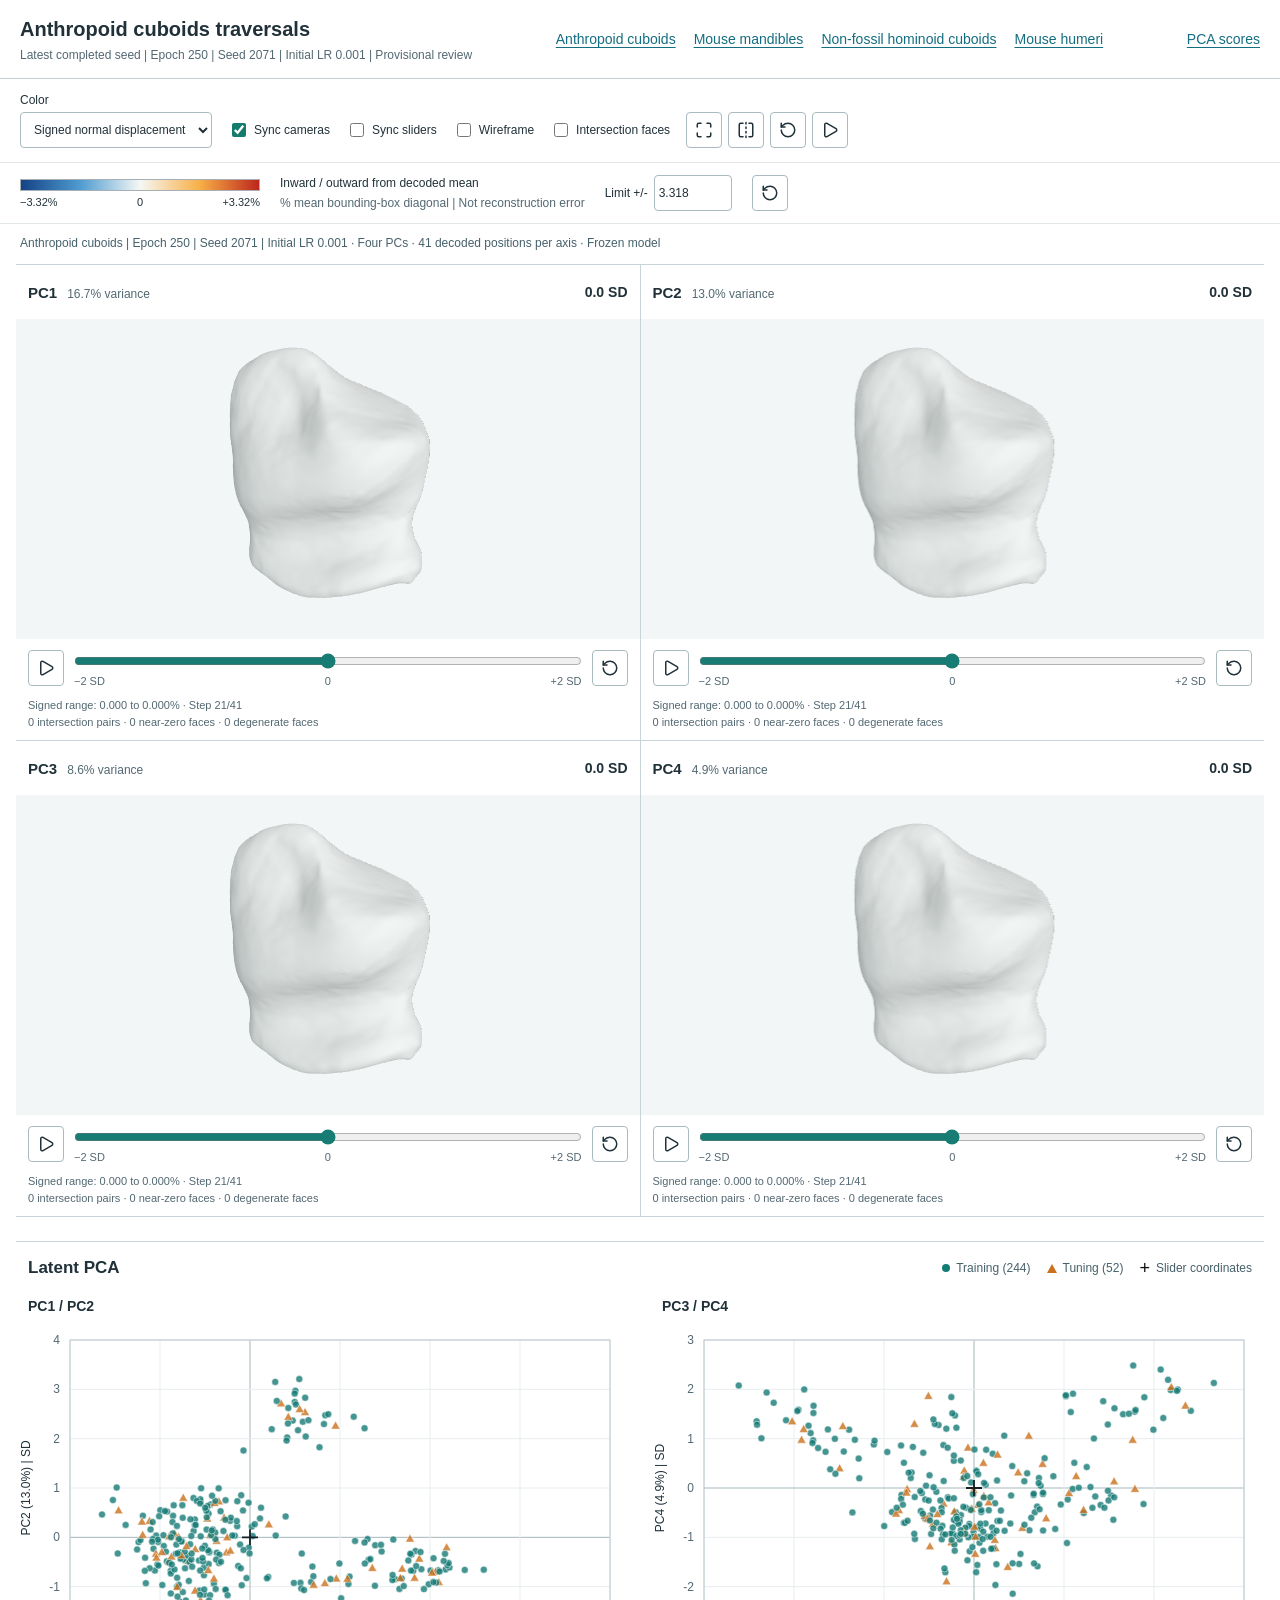
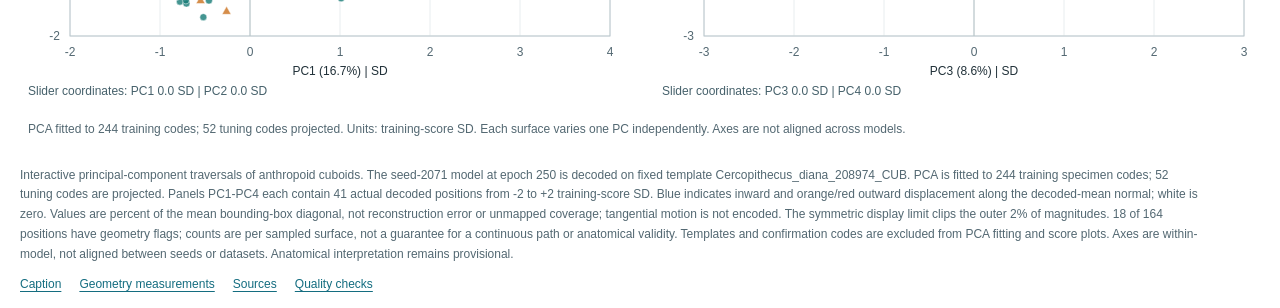
==== site/cuboid/viewer/index.html @ 2d82a7a1 "Publish current four-dataset traversal viewers without score downloads" ====
<!doctype html>
<html lang="en">
<head>
  <meta charset="utf-8">
  <meta name="viewport" content="width=device-width,initial-scale=1">
  <title>Anthropoid cuboids | Current model traversals</title>
  <link rel="stylesheet" href="traversals.css">
  <script type="importmap">{"imports":{"three":"./vendor/three.module.min.js"}}</script>
</head>
<body>
  <header>
    <div><h1>Anthropoid cuboids traversals</h1><p>Latest completed seed | Epoch 250 | Seed 2071 | Initial LR 0.001 | Provisional review</p></div>
    <nav aria-label="Datasets"><a href="../../cuboid/viewer/" aria-current="page">Anthropoid cuboids</a><a href="../../mandible/viewer/">Mouse mandibles</a><a href="../../hominoids/viewer/">Non-fossil hominoid cuboids</a><a href="../../humeri/viewer/">Mouse humeri</a></nav><nav aria-label="Review sections"><a href="#scores">PCA scores</a></nav>
  </header>
  <section class="toolbar" aria-label="Traversal controls">
    <label>Color<select id="color"><option value="signed">Signed normal displacement</option><option value="neutral">Neutral surface</option></select></label>
    <label class="check"><input type="checkbox" id="sync-cameras" checked>Sync cameras</label>
    <label class="check"><input type="checkbox" id="sync-sliders">Sync sliders</label>
    <label class="check"><input type="checkbox" id="wire">Wireframe</label>
    <label class="check"><input type="checkbox" id="defects">Intersection faces</label>
    <div class="tools">
      <button id="fit" title="Fit all surfaces" aria-label="Fit all surfaces"><i data-lucide="maximize"></i></button>
      <button id="flip" title="Opposite side" aria-label="Opposite side"><i data-lucide="flip-horizontal"></i></button>
      <button id="zero-all" title="Reset all axes to the decoded mean" aria-label="Reset all axes to the decoded mean"><i data-lucide="rotate-ccw"></i></button>
      <button id="play-all" title="Play all traversals" aria-label="Play all traversals"><i data-lucide="play"></i></button>
    </div>
  </section>
  <section id="scale-bar" class="scale-bar" aria-label="Signed displacement scale">
    <div class="color-scale"><div class="ramp"></div><div class="ticks"><span id="negative-label"></span><span>0</span><span id="positive-label"></span></div></div>
    <div class="scale-copy"><strong>Inward / outward from decoded mean</strong><span>% mean bounding-box diagonal | Not reconstruction error</span></div>
    <label class="scale-input">Limit +/-<input id="limit" type="number" step="0.1" min="0.01" max="20" aria-label="Shared signed displacement limit"></label>
    <button id="scale-reset" title="Restore the shared 98th-percentile scale" aria-label="Restore default color scale"><i data-lucide="rotate-ccw"></i></button>
  </section>
  <p id="status" role="status">Loading verified traversal data...</p>
  <main id="grid" aria-label="Four decoded principal components"></main>
  <section id="scores" class="scores" aria-labelledby="scores-title">
    <div class="scores-heading"><h2 id="scores-title">Latent PCA</h2><div class="score-legend"><span><b class="training-symbol"></b>Training (244)</span><span><b class="tuning-symbol"></b>Tuning (52)</span><span><b class="guide-symbol">+</b>Slider coordinates</span></div></div>
    <div class="plots"><section class="plot-panel"><h3>PC1 / PC2</h3><svg id="scores12" class="score-plot" role="img" aria-label="Training and tuning specimen scores on PC1 and PC2"></svg><output id="score-guide12" class="score-position"></output></section><section class="plot-panel"><h3>PC3 / PC4</h3><svg id="scores34" class="score-plot" role="img" aria-label="Training and tuning specimen scores on PC3 and PC4"></svg><output id="score-guide34" class="score-position"></output></section></div>
    <p class="score-note">PCA fitted to 244 training codes; 52 tuning codes projected. Units: training-score SD. Each surface varies one PC independently. Axes are not aligned across models.</p>
  </section>
  <div id="score-tooltip" class="score-tooltip" role="status" hidden></div>
  <footer>
    <p>Interactive principal-component traversals of anthropoid cuboids. The seed-2071 model at epoch 250 is decoded on fixed template Cercopithecus_diana_208974_CUB. PCA is fitted to 244 training specimen codes; 52 tuning codes are projected. Panels PC1-PC4 each contain 41 actual decoded positions from -2 to +2 training-score SD. Blue indicates inward and orange/red outward displacement along the decoded-mean normal; white is zero. Values are percent of the mean bounding-box diagonal, not reconstruction error or unmapped coverage; tangential motion is not encoded. The symmetric display limit clips the outer 2% of magnitudes. 18 of 164 positions have geometry flags; counts are per sampled surface, not a guarantee for a continuous path or anatomical validity. Templates and confirmation codes are excluded from PCA fitting and score plots. Axes are within-model, not aligned between seeds or datasets. Anatomical interpretation remains provisional.
</p>
    <nav aria-label="Evidence"><a href="../traversals/caption.txt">Caption</a><a href="../traversals/geometry.csv">Geometry measurements</a><a href="../traversals/provenance.json">Sources</a><a href="../traversals/QA.txt">Quality checks</a></nav>
  </footer>
  <script src="vendor/lucide.min.js"></script>
  <script type="module" src="traversals.js"></script>
</body>
</html>
---- site/cuboid/viewer/traversals.css ----
*{box-sizing:border-box}body{margin:0;color:#213139;background:#fff;font:14px Arial,system-ui,sans-serif;letter-spacing:0}header{padding:16px 20px;border-bottom:1px solid #c2cdd0;display:flex;flex-wrap:wrap;gap:12px 24px;align-items:center;justify-content:space-between}h1{font-size:20px;line-height:1.35;margin:0}header p{margin:5px 0 0;color:#536872;font-size:12px}a{color:#146d80;text-underline-offset:3px}nav{display:flex;gap:18px;flex-wrap:wrap}label{display:flex;flex-direction:column;gap:5px;font-size:12px;min-width:0}.toolbar{display:flex;flex-wrap:wrap;align-items:end;gap:10px 16px;padding:14px 20px}button,select,input[type=number]{height:36px;border:1px solid #a9bac1;background:#fff;border-radius:4px;color:inherit;font:inherit}select{padding:0 9px;max-width:100%}button{width:36px;flex:0 0 36px;display:grid;place-items:center;cursor:pointer}button:hover{background:#e8eff0}button[aria-pressed=true]{background:#d6eee8;border-color:#287a65}button:disabled{opacity:.4;cursor:wait}button svg{width:18px;height:18px;pointer-events:none}button:focus-visible,input:focus-visible,select:focus-visible,a:focus-visible{outline:2px solid #147286;outline-offset:3px}.tools{display:flex;gap:6px}.check{flex-direction:row;align-items:center;height:36px;white-space:nowrap}input[type=checkbox]{accent-color:#147b6d;width:14px;height:14px}.scale-bar{display:flex;align-items:center;flex-wrap:wrap;gap:12px 20px;border-top:1px solid #e1e6e8;border-bottom:1px solid #e1e6e8;padding:12px 20px}.color-scale{width:240px;max-width:100%;flex:0 1 240px}.ramp{height:12px;border:1px solid #a8b0b5;background:linear-gradient(to right,rgb(20,66,133),rgb(79,156,209),rgb(245,247,245),rgb(247,176,71),rgb(189,38,28))}.ticks{display:flex;justify-content:space-between;font-size:11px;margin-top:5px;font-variant-numeric:tabular-nums}.scale-copy{display:flex;flex-direction:column;gap:4px;font-size:12px;line-height:1.35}.scale-copy strong{font-weight:500}.scale-copy span{color:#536872}.scale-input{flex-direction:row;align-items:center;gap:6px}input[type=number]{width:78px;padding:4px;font-variant-numeric:tabular-nums}#status{padding:0 20px;margin:10px 0;min-height:20px;color:#46616b;font-size:12px;line-height:1.5}main{display:grid;grid-template-columns:repeat(2,minmax(0,1fr));gap:1px;background:#c7d4d8;margin:0 16px;border-top:1px solid #c7d4d8;border-bottom:1px solid #c7d4d8}.panel{min-width:0;background:#fff}.heading{min-height:54px;padding:10px 12px;display:flex;align-items:center;justify-content:space-between;gap:12px}.heading h2{font-size:15px;margin:0;line-height:1.4}.variance{font-size:12px;font-weight:normal;color:#536872;margin-left:10px}.position{font:600 14px Arial,sans-serif;min-width:62px;text-align:right;font-variant-numeric:tabular-nums}.surface{display:block;width:100%;height:320px;touch-action:none;background:#f2f6f7}.slider-row{padding:10px 12px;display:flex;gap:10px;align-items:center}.slider-wrap{flex:1;min-width:0}.slider-wrap input{display:block;width:100%;height:24px;margin:0;accent-color:#167c74;cursor:pointer}.slider-labels{display:flex;justify-content:space-between;font-size:11px;color:#536872;margin-top:2px}.quality{min-height:42px;padding:0 12px 10px;font-size:11px;line-height:1.5;color:#536872;font-variant-numeric:tabular-nums}.quality strong{color:#ae3546;font-weight:600}footer{font-size:12px;padding:14px 20px;line-height:1.65;color:#536872}footer p{max-width:1180px;margin:0 0 8px}footer nav{margin-top:10px}body[data-loaded=loading] main{opacity:.38;pointer-events:none}body[data-loaded=error] #status{color:#ad243b}[hidden]{display:none!important}@media(min-width:1600px){.surface{height:380px}}@media(max-width:650px){header,.toolbar,.scale-bar{padding:12px}.toolbar{gap:10px 12px}.toolbar>label:first-child{width:100%}.toolbar>label:first-child select{width:100%}main{grid-template-columns:minmax(0,1fr);margin:0 8px}.surface{height:280px}.scale-copy{flex-basis:100%;order:3}.color-scale{flex-basis:200px}.scale-bar{gap:10px}#status{padding:0 12px}h1{font-size:18px}footer{padding:14px 12px}.heading{min-height:52px}.variance{margin-left:6px}.quality{min-height:46px}}
.scores{margin:24px 16px 0;border-top:1px solid #c7d4d8;padding-top:16px;scroll-margin-top:12px}.scores-heading{display:flex;align-items:center;justify-content:space-between;gap:12px;flex-wrap:wrap;margin:0 12px 12px}.scores h2{font-size:17px;margin:0}.score-legend{display:flex;gap:16px;flex-wrap:wrap;font-size:12px;color:#46616b}.score-legend span{display:flex;align-items:center;gap:6px}.training-symbol{width:8px;height:8px;border-radius:50%;background:#157b75}.tuning-symbol{width:0;height:0;border-left:5px solid transparent;border-right:5px solid transparent;border-bottom:9px solid #cb711d}.guide-symbol{font-size:18px;color:#111;font-weight:400;line-height:10px}.plots{display:grid;grid-template-columns:repeat(2,minmax(0,1fr));gap:20px}.plot-panel{min-width:0}.plot-panel h3{font-size:14px;margin:8px 12px}.score-plot{width:100%;height:360px;display:block;overflow:visible}.score-plot text{font:12px Arial,sans-serif;fill:#536872}.score-plot .axis-label{fill:#213139}.score-point{stroke:#fff;stroke-width:.5;fill-opacity:.8;cursor:crosshair}.score-point.train{fill:#157b75}.score-point.tune{fill:#cb711d}.score-point:hover{stroke:#111;stroke-width:1.4;fill-opacity:1}.score-guide{fill:none;stroke:#172025;stroke-width:1.8;pointer-events:none}.score-position{display:block;margin:0 12px 8px;font-size:12px;color:#46616b;min-height:18px;line-height:1.5;font-variant-numeric:tabular-nums}.score-note{font-size:12px;color:#536872;line-height:1.6;margin:12px}.score-tooltip{position:fixed;z-index:10;padding:8px 10px;background:#fff;border:1px solid #a9bac1;border-radius:4px;max-width:min(350px,calc(100vw - 16px));font:12px/1.5 Arial,sans-serif;box-shadow:0 2px 8px #0002;overflow-wrap:anywhere;pointer-events:none}a,footer p{overflow-wrap:anywhere}
@media(max-width:650px){.color-scale{flex-basis:150px}.toolbar>label.check{width:auto}.scores{margin:20px 8px 0}.plots{grid-template-columns:minmax(0,1fr);gap:16px}.score-legend{gap:10px}.scores-heading{margin:0 8px 12px}.score-position{font-size:11px}.heading h2{display:flex;flex-wrap:wrap;gap:2px 6px}.variance{margin:0}}
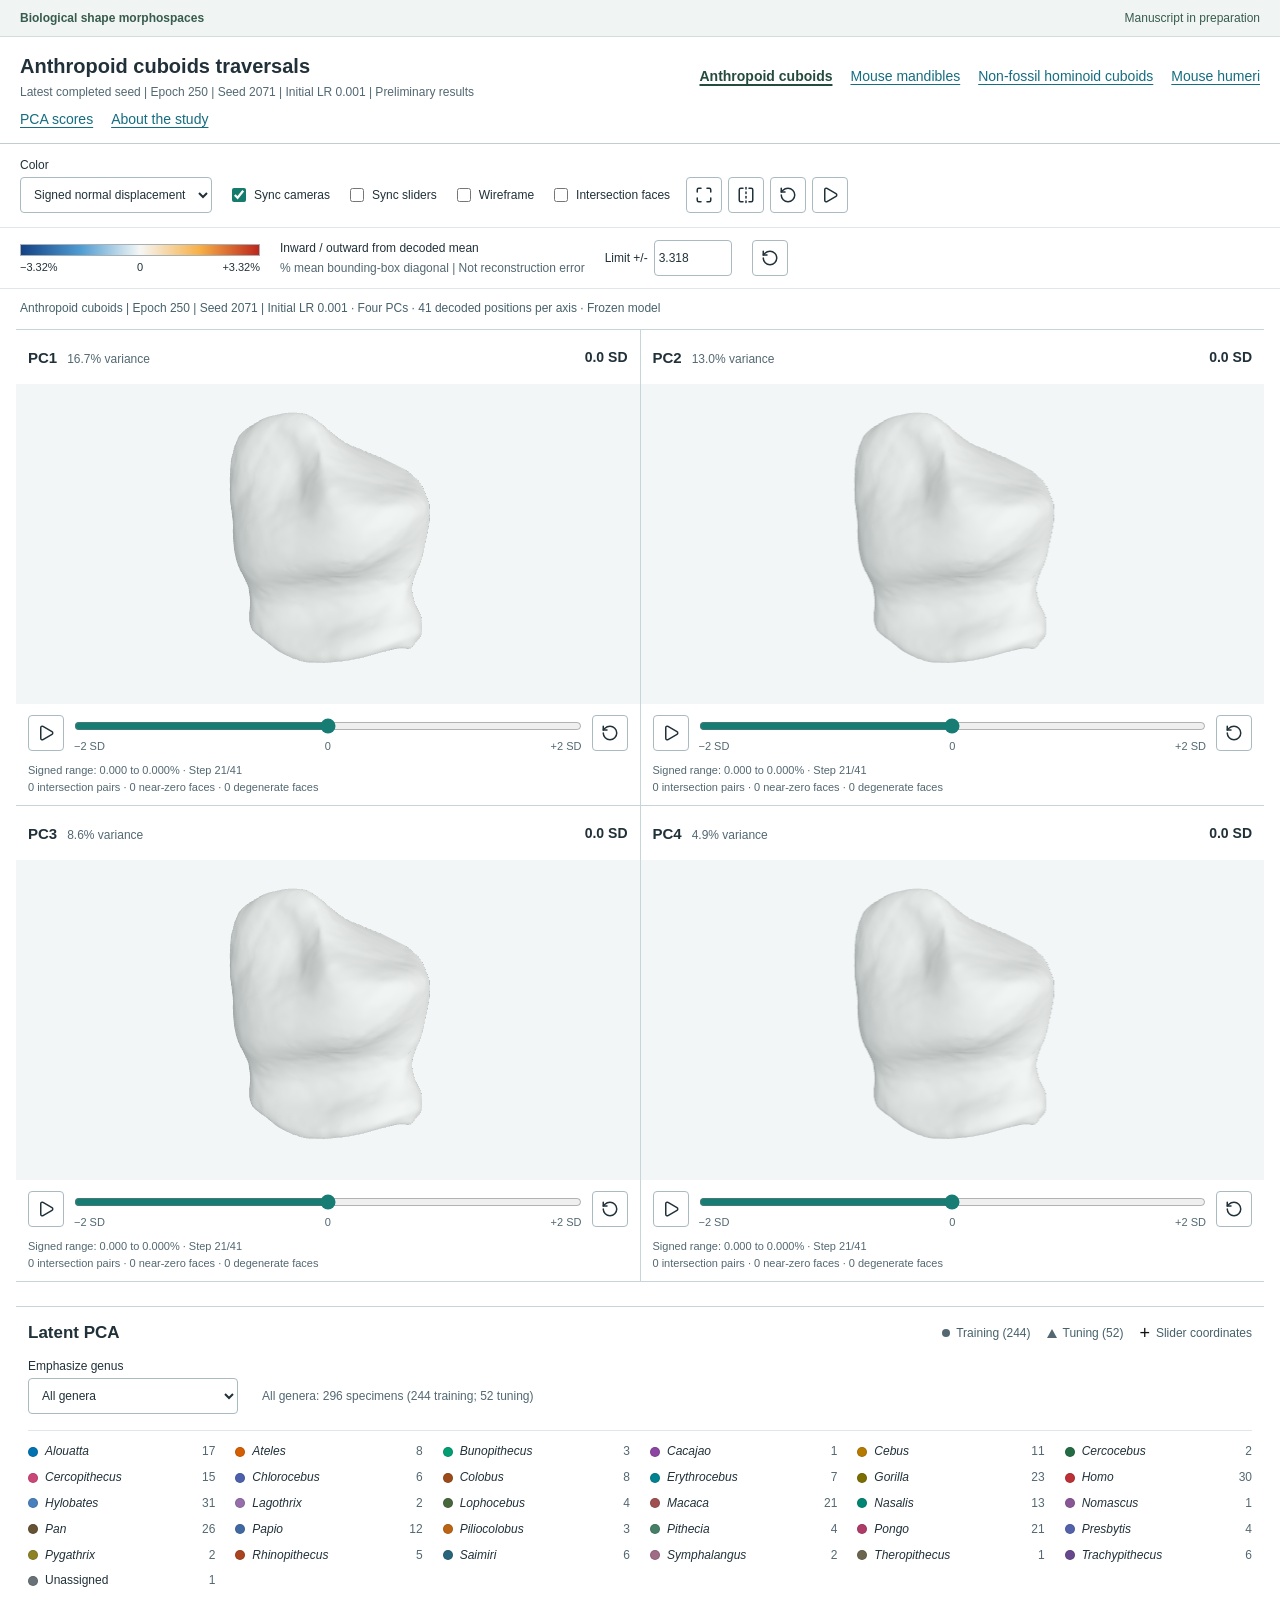
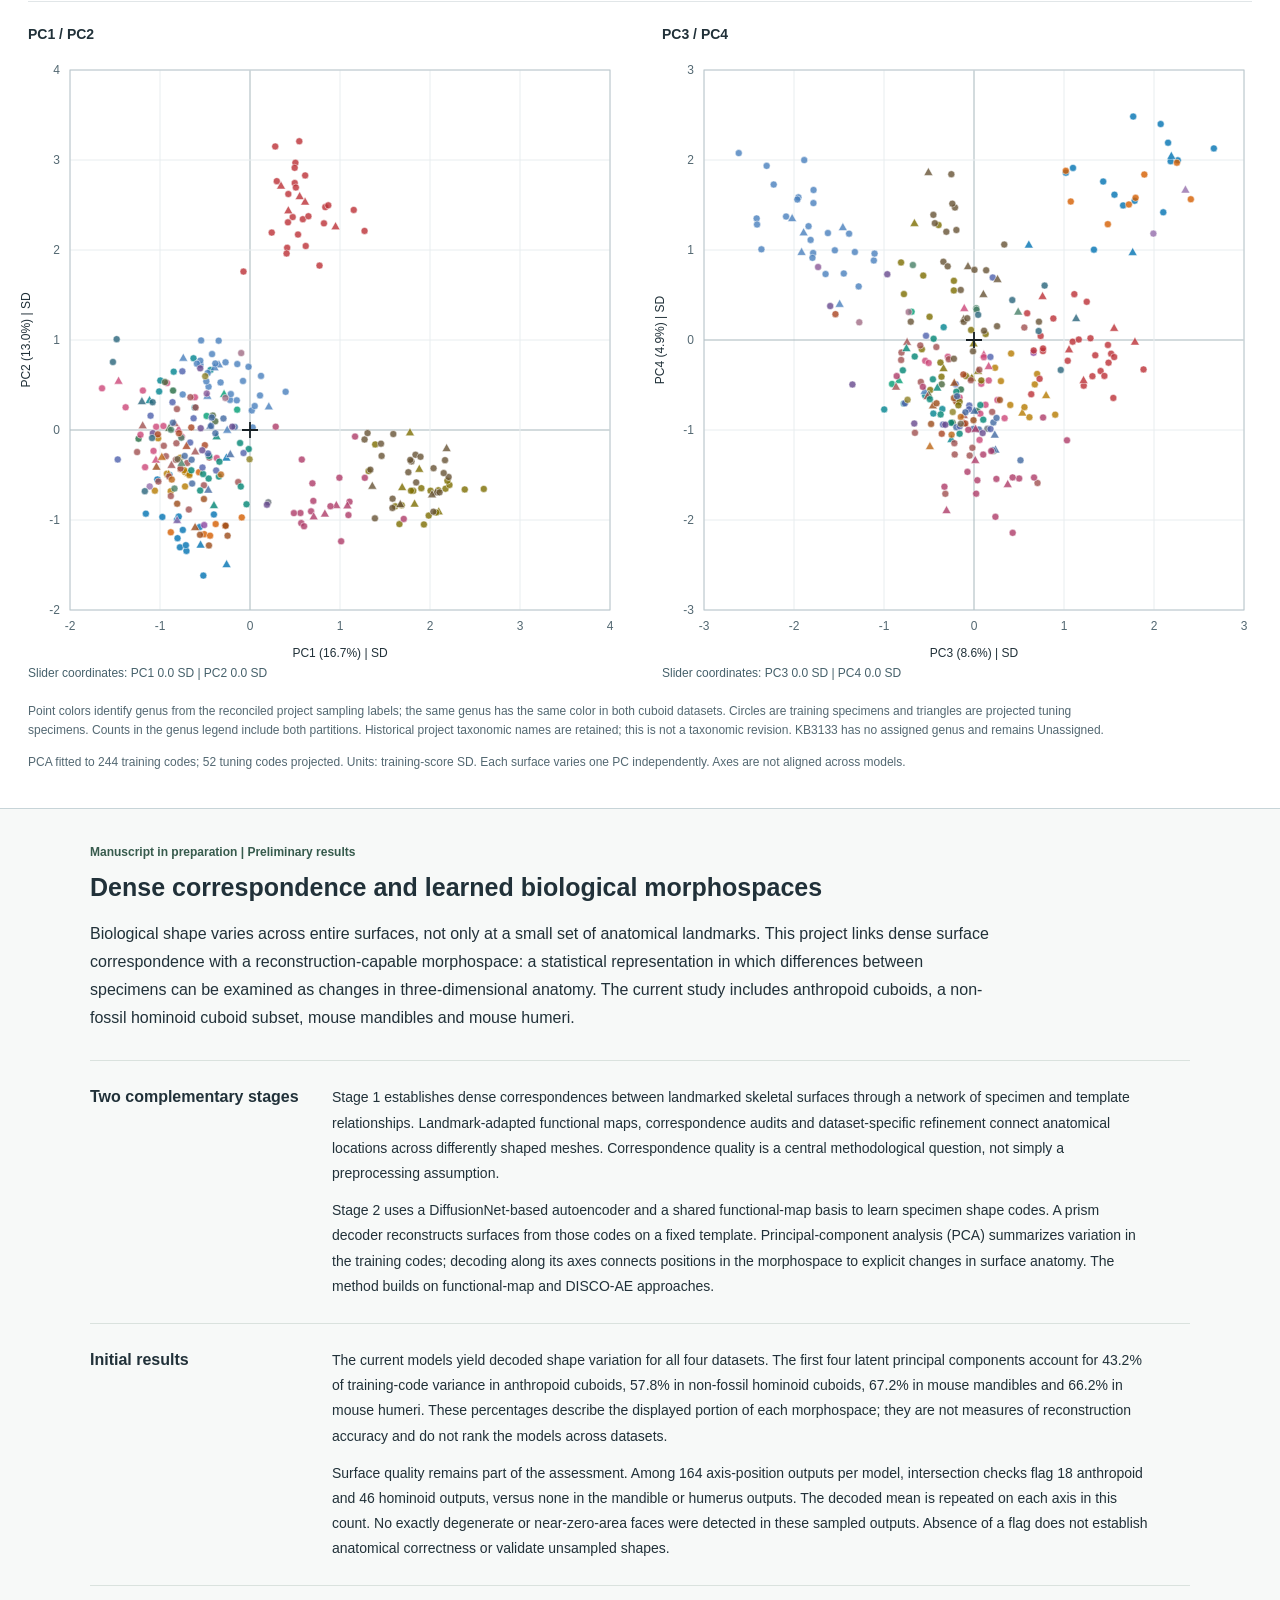
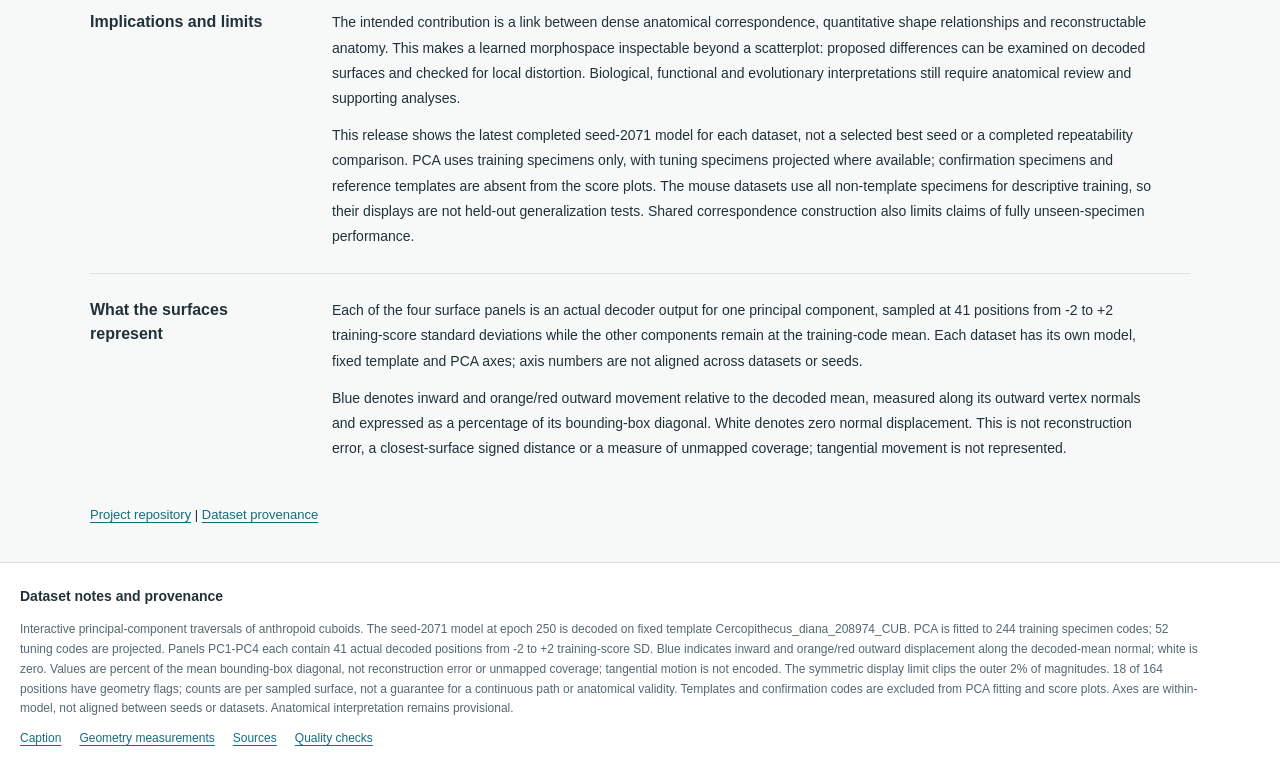
==== commit 9aee0ec1: "Present project context and genus-labelled square PCA plots" ====
--- a/site/cuboid/viewer/index.html
+++ b/site/cuboid/viewer/index.html
@@ -4,13 +4,14 @@
   <meta charset="utf-8">
   <meta name="viewport" content="width=device-width,initial-scale=1">
   <title>Anthropoid cuboids | Current model traversals</title>
-  <link rel="stylesheet" href="traversals.css">
+  <link rel="stylesheet" href="traversals.css?v=presentation-20261014">
   <script type="importmap">{"imports":{"three":"./vendor/three.module.min.js"}}</script>
 </head>
 <body>
+  <div class="project-masthead"><span>Biological shape morphospaces</span><span>Manuscript in preparation</span></div>
   <header>
-    <div><h1>Anthropoid cuboids traversals</h1><p>Latest completed seed | Epoch 250 | Seed 2071 | Initial LR 0.001 | Provisional review</p></div>
-    <nav aria-label="Datasets"><a href="../../cuboid/viewer/" aria-current="page">Anthropoid cuboids</a><a href="../../mandible/viewer/">Mouse mandibles</a><a href="../../hominoids/viewer/">Non-fossil hominoid cuboids</a><a href="../../humeri/viewer/">Mouse humeri</a></nav><nav aria-label="Review sections"><a href="#scores">PCA scores</a></nav>
+    <div><h1>Anthropoid cuboids traversals</h1><p>Latest completed seed | Epoch 250 | Seed 2071 | Initial LR 0.001 | Preliminary results</p></div>
+    <nav aria-label="Datasets"><a href="../../cuboid/viewer/" aria-current="page">Anthropoid cuboids</a><a href="../../mandible/viewer/">Mouse mandibles</a><a href="../../hominoids/viewer/">Non-fossil hominoid cuboids</a><a href="../../humeri/viewer/">Mouse humeri</a></nav><nav aria-label="Review sections"><a href="#scores">PCA scores</a><a href="#project">About the study</a></nav>
   </header>
   <section class="toolbar" aria-label="Traversal controls">
     <label>Color<select id="color"><option value="signed">Signed normal displacement</option><option value="neutral">Neutral surface</option></select></label>
@@ -33,18 +34,46 @@
   </section>
   <p id="status" role="status">Loading verified traversal data...</p>
   <main id="grid" aria-label="Four decoded principal components"></main>
-  <section id="scores" class="scores" aria-labelledby="scores-title">
+  <section id="scores" class="scores genus-scores" aria-labelledby="scores-title">
     <div class="scores-heading"><h2 id="scores-title">Latent PCA</h2><div class="score-legend"><span><b class="training-symbol"></b>Training (244)</span><span><b class="tuning-symbol"></b>Tuning (52)</span><span><b class="guide-symbol">+</b>Slider coordinates</span></div></div>
+    <div class="genus-toolbar"><label for="genus-select">Emphasize genus<select id="genus-select"><option value="">All genera</option></select></label><output id="genus-summary" aria-live="polite"></output></div><ul id="genus-legend" class="genus-legend" aria-label="Genus colors and plotted specimen counts"></ul>
     <div class="plots"><section class="plot-panel"><h3>PC1 / PC2</h3><svg id="scores12" class="score-plot" role="img" aria-label="Training and tuning specimen scores on PC1 and PC2"></svg><output id="score-guide12" class="score-position"></output></section><section class="plot-panel"><h3>PC3 / PC4</h3><svg id="scores34" class="score-plot" role="img" aria-label="Training and tuning specimen scores on PC3 and PC4"></svg><output id="score-guide34" class="score-position"></output></section></div>
+    <p class="taxonomy-note">Point colors identify genus from the reconciled project sampling labels; the same genus has the same color in both cuboid datasets. Circles are training specimens and triangles are projected tuning specimens. Counts in the genus legend include both partitions. Historical project taxonomic names are retained; this is not a taxonomic revision. KB3133 has no assigned genus and remains Unassigned.</p>
     <p class="score-note">PCA fitted to 244 training codes; 52 tuning codes projected. Units: training-score SD. Each surface varies one PC independently. Axes are not aligned across models.</p>
   </section>
   <div id="score-tooltip" class="score-tooltip" role="status" hidden></div>
-  <footer>
+  <!-- PROJECT OVERVIEW START -->
+<section id="project" class="project-overview" aria-labelledby="project-title">
+<div class="project-inner">
+<p class="publication-status">Manuscript in preparation | Preliminary results</p>
+<h2 id="project-title">Dense correspondence and learned biological morphospaces</h2>
+<p class="project-introduction">Biological shape varies across entire surfaces, not only at a small set of anatomical landmarks. This project links dense surface correspondence with a reconstruction-capable morphospace: a statistical representation in which differences between specimens can be examined as changes in three-dimensional anatomy. The current study includes anthropoid cuboids, a non-fossil hominoid cuboid subset, mouse mandibles and mouse humeri.</p>
+<section class="project-section"><h3>Two complementary stages</h3>
+<p>Stage 1 establishes dense correspondences between landmarked skeletal surfaces through a network of specimen and template relationships. Landmark-adapted functional maps, correspondence audits and dataset-specific refinement connect anatomical locations across differently shaped meshes. Correspondence quality is a central methodological question, not simply a preprocessing assumption.</p>
+<p>Stage 2 uses a DiffusionNet-based autoencoder and a shared functional-map basis to learn specimen shape codes. A prism decoder reconstructs surfaces from those codes on a fixed template. Principal-component analysis (PCA) summarizes variation in the training codes; decoding along its axes connects positions in the morphospace to explicit changes in surface anatomy. The method builds on functional-map and DISCO-AE approaches.</p>
+</section>
+<section class="project-section"><h3>Initial results</h3>
+<p>The current models yield decoded shape variation for all four datasets. The first four latent principal components account for 43.2% of training-code variance in anthropoid cuboids, 57.8% in non-fossil hominoid cuboids, 67.2% in mouse mandibles and 66.2% in mouse humeri. These percentages describe the displayed portion of each morphospace; they are not measures of reconstruction accuracy and do not rank the models across datasets.</p>
+<p>Surface quality remains part of the assessment. Among 164 axis-position outputs per model, intersection checks flag 18 anthropoid and 46 hominoid outputs, versus none in the mandible or humerus outputs. The decoded mean is repeated on each axis in this count. No exactly degenerate or near-zero-area faces were detected in these sampled outputs. Absence of a flag does not establish anatomical correctness or validate unsampled shapes.</p>
+</section>
+<section class="project-section"><h3>Implications and limits</h3>
+<p>The intended contribution is a link between dense anatomical correspondence, quantitative shape relationships and reconstructable anatomy. This makes a learned morphospace inspectable beyond a scatterplot: proposed differences can be examined on decoded surfaces and checked for local distortion. Biological, functional and evolutionary interpretations still require anatomical review and supporting analyses.</p>
+<p>This release shows the latest completed seed-2071 model for each dataset, not a selected best seed or a completed repeatability comparison. PCA uses training specimens only, with tuning specimens projected where available; confirmation specimens and reference templates are absent from the score plots. The mouse datasets use all non-template specimens for descriptive training, so their displays are not held-out generalization tests. Shared correspondence construction also limits claims of fully unseen-specimen performance.</p>
+</section>
+<section class="project-section"><h3>What the surfaces represent</h3>
+<p>Each of the four surface panels is an actual decoder output for one principal component, sampled at 41 positions from -2 to +2 training-score standard deviations while the other components remain at the training-code mean. Each dataset has its own model, fixed template and PCA axes; axis numbers are not aligned across datasets or seeds.</p>
+<p>Blue denotes inward and orange/red outward movement relative to the decoded mean, measured along its outward vertex normals and expressed as a percentage of its bounding-box diagonal. White denotes zero normal displacement. This is not reconstruction error, a closest-surface signed distance or a measure of unmapped coverage; tangential movement is not represented.</p>
+</section>
+<p class="project-source"><a href="https://github.com/oothomas/anthropoid-cuboid-signed-traversal-viewer">Project repository</a> | <a href="../traversals/provenance.json">Dataset provenance</a></p>
+</div></section>
+<!-- PROJECT OVERVIEW END -->
+<footer>
+    <h2>Dataset notes and provenance</h2>
     <p>Interactive principal-component traversals of anthropoid cuboids. The seed-2071 model at epoch 250 is decoded on fixed template Cercopithecus_diana_208974_CUB. PCA is fitted to 244 training specimen codes; 52 tuning codes are projected. Panels PC1-PC4 each contain 41 actual decoded positions from -2 to +2 training-score SD. Blue indicates inward and orange/red outward displacement along the decoded-mean normal; white is zero. Values are percent of the mean bounding-box diagonal, not reconstruction error or unmapped coverage; tangential motion is not encoded. The symmetric display limit clips the outer 2% of magnitudes. 18 of 164 positions have geometry flags; counts are per sampled surface, not a guarantee for a continuous path or anatomical validity. Templates and confirmation codes are excluded from PCA fitting and score plots. Axes are within-model, not aligned between seeds or datasets. Anatomical interpretation remains provisional.
 </p>
     <nav aria-label="Evidence"><a href="../traversals/caption.txt">Caption</a><a href="../traversals/geometry.csv">Geometry measurements</a><a href="../traversals/provenance.json">Sources</a><a href="../traversals/QA.txt">Quality checks</a></nav>
   </footer>
   <script src="vendor/lucide.min.js"></script>
-  <script type="module" src="traversals.js"></script>
+  <script type="module" src="traversals.js?v=presentation-20261014"></script>
 </body>
 </html>
--- a/site/cuboid/viewer/traversals.css
+++ b/site/cuboid/viewer/traversals.css
@@ -1,3 +1,10 @@
 *{box-sizing:border-box}body{margin:0;color:#213139;background:#fff;font:14px Arial,system-ui,sans-serif;letter-spacing:0}header{padding:16px 20px;border-bottom:1px solid #c2cdd0;display:flex;flex-wrap:wrap;gap:12px 24px;align-items:center;justify-content:space-between}h1{font-size:20px;line-height:1.35;margin:0}header p{margin:5px 0 0;color:#536872;font-size:12px}a{color:#146d80;text-underline-offset:3px}nav{display:flex;gap:18px;flex-wrap:wrap}label{display:flex;flex-direction:column;gap:5px;font-size:12px;min-width:0}.toolbar{display:flex;flex-wrap:wrap;align-items:end;gap:10px 16px;padding:14px 20px}button,select,input[type=number]{height:36px;border:1px solid #a9bac1;background:#fff;border-radius:4px;color:inherit;font:inherit}select{padding:0 9px;max-width:100%}button{width:36px;flex:0 0 36px;display:grid;place-items:center;cursor:pointer}button:hover{background:#e8eff0}button[aria-pressed=true]{background:#d6eee8;border-color:#287a65}button:disabled{opacity:.4;cursor:wait}button svg{width:18px;height:18px;pointer-events:none}button:focus-visible,input:focus-visible,select:focus-visible,a:focus-visible{outline:2px solid #147286;outline-offset:3px}.tools{display:flex;gap:6px}.check{flex-direction:row;align-items:center;height:36px;white-space:nowrap}input[type=checkbox]{accent-color:#147b6d;width:14px;height:14px}.scale-bar{display:flex;align-items:center;flex-wrap:wrap;gap:12px 20px;border-top:1px solid #e1e6e8;border-bottom:1px solid #e1e6e8;padding:12px 20px}.color-scale{width:240px;max-width:100%;flex:0 1 240px}.ramp{height:12px;border:1px solid #a8b0b5;background:linear-gradient(to right,rgb(20,66,133),rgb(79,156,209),rgb(245,247,245),rgb(247,176,71),rgb(189,38,28))}.ticks{display:flex;justify-content:space-between;font-size:11px;margin-top:5px;font-variant-numeric:tabular-nums}.scale-copy{display:flex;flex-direction:column;gap:4px;font-size:12px;line-height:1.35}.scale-copy strong{font-weight:500}.scale-copy span{color:#536872}.scale-input{flex-direction:row;align-items:center;gap:6px}input[type=number]{width:78px;padding:4px;font-variant-numeric:tabular-nums}#status{padding:0 20px;margin:10px 0;min-height:20px;color:#46616b;font-size:12px;line-height:1.5}main{display:grid;grid-template-columns:repeat(2,minmax(0,1fr));gap:1px;background:#c7d4d8;margin:0 16px;border-top:1px solid #c7d4d8;border-bottom:1px solid #c7d4d8}.panel{min-width:0;background:#fff}.heading{min-height:54px;padding:10px 12px;display:flex;align-items:center;justify-content:space-between;gap:12px}.heading h2{font-size:15px;margin:0;line-height:1.4}.variance{font-size:12px;font-weight:normal;color:#536872;margin-left:10px}.position{font:600 14px Arial,sans-serif;min-width:62px;text-align:right;font-variant-numeric:tabular-nums}.surface{display:block;width:100%;height:320px;touch-action:none;background:#f2f6f7}.slider-row{padding:10px 12px;display:flex;gap:10px;align-items:center}.slider-wrap{flex:1;min-width:0}.slider-wrap input{display:block;width:100%;height:24px;margin:0;accent-color:#167c74;cursor:pointer}.slider-labels{display:flex;justify-content:space-between;font-size:11px;color:#536872;margin-top:2px}.quality{min-height:42px;padding:0 12px 10px;font-size:11px;line-height:1.5;color:#536872;font-variant-numeric:tabular-nums}.quality strong{color:#ae3546;font-weight:600}footer{font-size:12px;padding:14px 20px;line-height:1.65;color:#536872}footer p{max-width:1180px;margin:0 0 8px}footer nav{margin-top:10px}body[data-loaded=loading] main{opacity:.38;pointer-events:none}body[data-loaded=error] #status{color:#ad243b}[hidden]{display:none!important}@media(min-width:1600px){.surface{height:380px}}@media(max-width:650px){header,.toolbar,.scale-bar{padding:12px}.toolbar{gap:10px 12px}.toolbar>label:first-child{width:100%}.toolbar>label:first-child select{width:100%}main{grid-template-columns:minmax(0,1fr);margin:0 8px}.surface{height:280px}.scale-copy{flex-basis:100%;order:3}.color-scale{flex-basis:200px}.scale-bar{gap:10px}#status{padding:0 12px}h1{font-size:18px}footer{padding:14px 12px}.heading{min-height:52px}.variance{margin-left:6px}.quality{min-height:46px}}
 .scores{margin:24px 16px 0;border-top:1px solid #c7d4d8;padding-top:16px;scroll-margin-top:12px}.scores-heading{display:flex;align-items:center;justify-content:space-between;gap:12px;flex-wrap:wrap;margin:0 12px 12px}.scores h2{font-size:17px;margin:0}.score-legend{display:flex;gap:16px;flex-wrap:wrap;font-size:12px;color:#46616b}.score-legend span{display:flex;align-items:center;gap:6px}.training-symbol{width:8px;height:8px;border-radius:50%;background:#157b75}.tuning-symbol{width:0;height:0;border-left:5px solid transparent;border-right:5px solid transparent;border-bottom:9px solid #cb711d}.guide-symbol{font-size:18px;color:#111;font-weight:400;line-height:10px}.plots{display:grid;grid-template-columns:repeat(2,minmax(0,1fr));gap:20px}.plot-panel{min-width:0}.plot-panel h3{font-size:14px;margin:8px 12px}.score-plot{width:100%;height:360px;display:block;overflow:visible}.score-plot text{font:12px Arial,sans-serif;fill:#536872}.score-plot .axis-label{fill:#213139}.score-point{stroke:#fff;stroke-width:.5;fill-opacity:.8;cursor:crosshair}.score-point.train{fill:#157b75}.score-point.tune{fill:#cb711d}.score-point:hover{stroke:#111;stroke-width:1.4;fill-opacity:1}.score-guide{fill:none;stroke:#172025;stroke-width:1.8;pointer-events:none}.score-position{display:block;margin:0 12px 8px;font-size:12px;color:#46616b;min-height:18px;line-height:1.5;font-variant-numeric:tabular-nums}.score-note{font-size:12px;color:#536872;line-height:1.6;margin:12px}.score-tooltip{position:fixed;z-index:10;padding:8px 10px;background:#fff;border:1px solid #a9bac1;border-radius:4px;max-width:min(350px,calc(100vw - 16px));font:12px/1.5 Arial,sans-serif;box-shadow:0 2px 8px #0002;overflow-wrap:anywhere;pointer-events:none}a,footer p{overflow-wrap:anywhere}
 @media(max-width:650px){.color-scale{flex-basis:150px}.toolbar>label.check{width:auto}.scores{margin:20px 8px 0}.plots{grid-template-columns:minmax(0,1fr);gap:16px}.score-legend{gap:10px}.scores-heading{margin:0 8px 12px}.score-position{font-size:11px}.heading h2{display:flex;flex-wrap:wrap;gap:2px 6px}.variance{margin:0}}
+.project-masthead{padding:9px 20px;background:#f0f5f3;border-bottom:1px solid #d2dfd9;display:flex;justify-content:space-between;gap:6px 20px;flex-wrap:wrap;font-size:12px;line-height:1.5;color:#375b4d}
+.score-plot{height:auto;aspect-ratio:1/1;overflow:hidden}
+.project-masthead span:first-child{font-weight:600}header nav a[aria-current=page]{color:#244b3e;font-weight:600;text-decoration-thickness:2px}
+.project-overview{margin-top:36px;padding:36px 28px;background:#f7f9f8;border-top:1px solid #c7d4d8;border-bottom:1px solid #d8e1dd;scroll-margin-top:16px}
+.project-inner{max-width:1100px;margin:0 auto}.publication-status{font-size:12px;font-weight:600;color:#375b4d;margin:0 0 12px}.project-overview h2{font-size:25px;line-height:1.35;font-weight:600;margin:0 0 16px;max-width:760px}.project-introduction{font-size:16px;line-height:1.75;max-width:900px;margin:0 0 28px}.project-section{display:grid;grid-template-columns:210px minmax(0,1fr);gap:0 32px;padding:24px 0;border-top:1px solid #dae2de}.project-section h3{font-size:16px;line-height:1.5;margin:0;grid-row:1/span 3}.project-section p{font-size:14px;line-height:1.8;margin:0 0 12px;grid-column:2;max-width:820px}.project-section p:last-child{margin-bottom:0}.project-source{font-size:13px;line-height:1.6;margin:20px 0 0}.project-overview p{overflow-wrap:break-word}footer h2{font-size:14px;font-weight:600;color:#213139;margin:8px 0 12px}
+.genus-toolbar{display:flex;align-items:end;gap:12px 24px;flex-wrap:wrap;margin:16px 12px}.genus-toolbar label{min-width:210px}.genus-toolbar output{font-size:12px;color:#536872;padding-bottom:9px;line-height:1.5}.genus-legend{list-style:none;margin:0 12px 16px;padding:12px 0;display:grid;grid-template-columns:repeat(auto-fit,minmax(166px,1fr));gap:9px 20px;border-top:1px solid #e1e6e8;border-bottom:1px solid #e1e6e8}.genus-legend li{display:flex;align-items:center;gap:7px;font-size:12px;line-height:1.4;min-width:0}.genus-name{font-style:italic;overflow-wrap:anywhere}.genus-swatch{width:10px;height:10px;flex:0 0 10px;border:1px solid #0002;border-radius:50%}.genus-count{color:#536872;font-variant-numeric:tabular-nums;margin-left:auto;min-width:20px;text-align:right}.genus-legend li.muted{opacity:.45}.score-point.muted{opacity:.12}.score-point.emphasized{fill-opacity:1;stroke:#263339;stroke-width:.8}.score-point:focus-visible{outline:none;stroke:#101a1c;stroke-width:2;fill-opacity:1}.genus-scores .training-symbol{background:#536872}.genus-scores .tuning-symbol{border-bottom-color:#536872}.taxonomy-note{font-size:12px;line-height:1.6;color:#536872;margin:12px;max-width:1100px}
+@media(max-width:650px){.project-masthead{padding:8px 12px}.project-overview{padding:28px 20px;margin-top:24px}.project-overview h2{font-size:22px}.project-introduction{font-size:15px}.project-section{display:block;padding:20px 0}.project-section h3{margin:0 0 10px}.project-section p{font-size:14px}.genus-toolbar{margin:12px 8px;gap:8px}.genus-toolbar label{width:100%}.genus-toolbar output{padding-bottom:0}.genus-legend{margin:0 8px 12px;grid-template-columns:repeat(2,minmax(0,1fr));gap:9px 15px;font-size:11px}.genus-legend li{font-size:11px}}
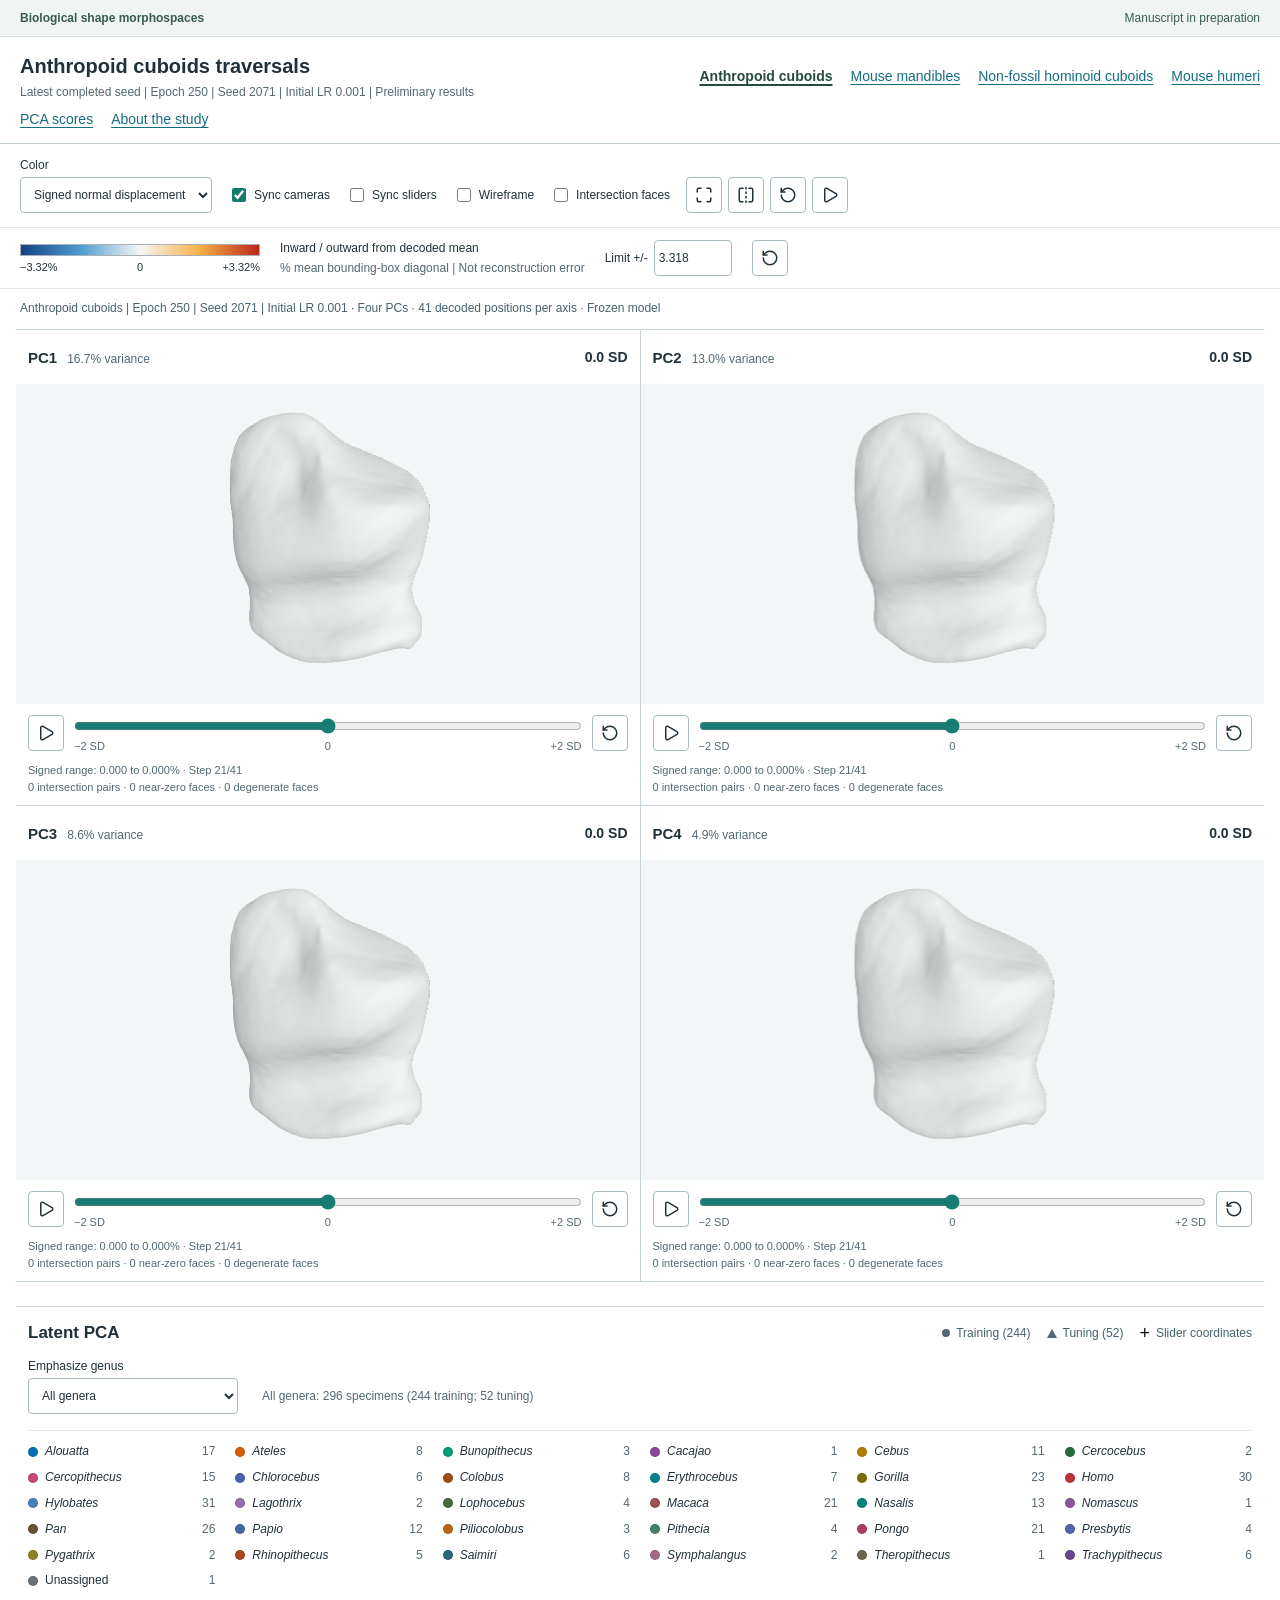
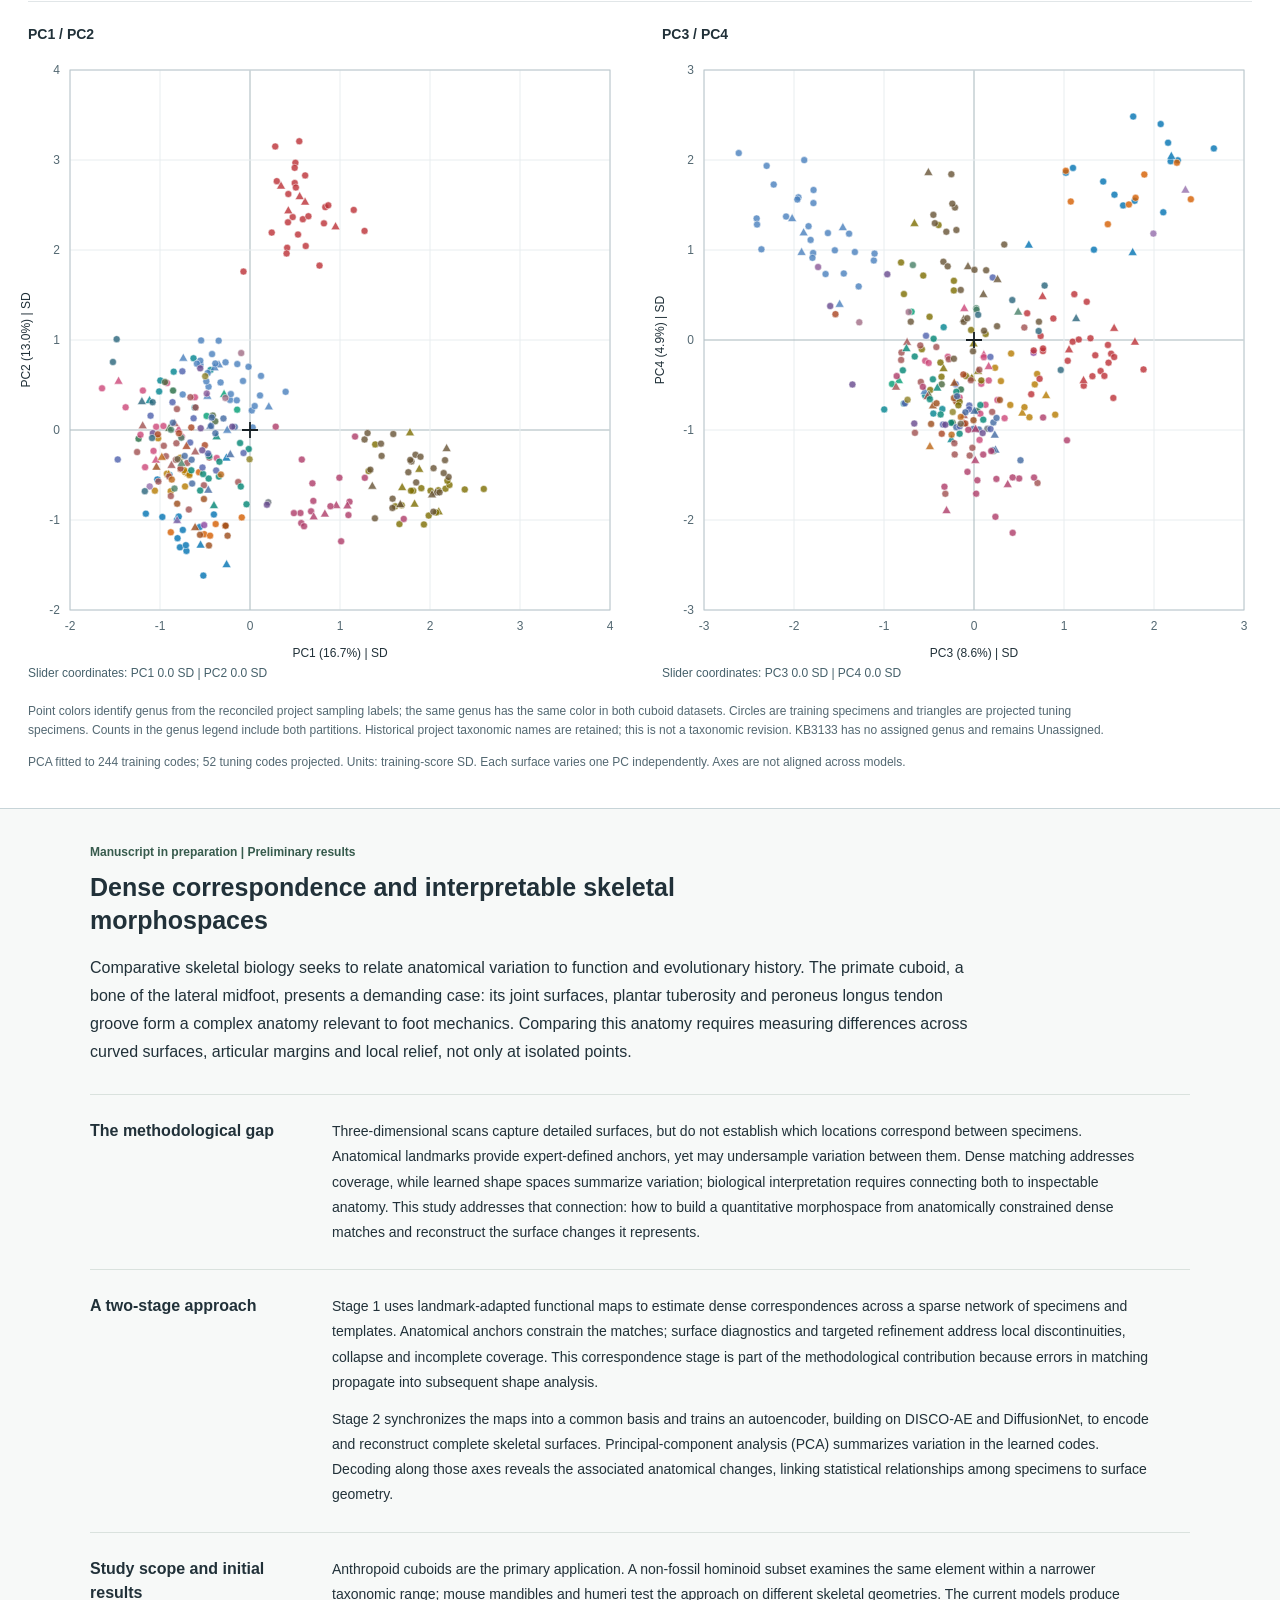
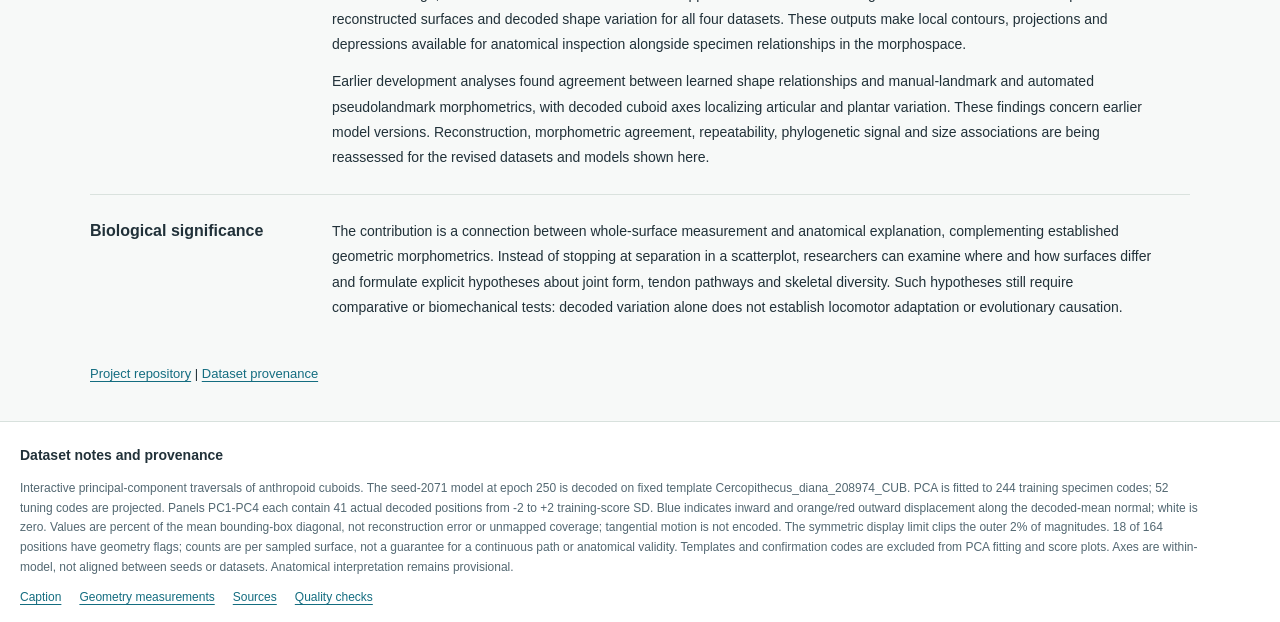
==== commit 19711f57: "Ground study introduction in biological rationale and manuscript evidence" ====
--- a/site/cuboid/viewer/index.html
+++ b/site/cuboid/viewer/index.html
@@ -46,23 +46,21 @@
 <section id="project" class="project-overview" aria-labelledby="project-title">
 <div class="project-inner">
 <p class="publication-status">Manuscript in preparation | Preliminary results</p>
-<h2 id="project-title">Dense correspondence and learned biological morphospaces</h2>
-<p class="project-introduction">Biological shape varies across entire surfaces, not only at a small set of anatomical landmarks. This project links dense surface correspondence with a reconstruction-capable morphospace: a statistical representation in which differences between specimens can be examined as changes in three-dimensional anatomy. The current study includes anthropoid cuboids, a non-fossil hominoid cuboid subset, mouse mandibles and mouse humeri.</p>
-<section class="project-section"><h3>Two complementary stages</h3>
-<p>Stage 1 establishes dense correspondences between landmarked skeletal surfaces through a network of specimen and template relationships. Landmark-adapted functional maps, correspondence audits and dataset-specific refinement connect anatomical locations across differently shaped meshes. Correspondence quality is a central methodological question, not simply a preprocessing assumption.</p>
-<p>Stage 2 uses a DiffusionNet-based autoencoder and a shared functional-map basis to learn specimen shape codes. A prism decoder reconstructs surfaces from those codes on a fixed template. Principal-component analysis (PCA) summarizes variation in the training codes; decoding along its axes connects positions in the morphospace to explicit changes in surface anatomy. The method builds on functional-map and DISCO-AE approaches.</p>
+<h2 id="project-title">Dense correspondence and interpretable skeletal morphospaces</h2>
+<p class="project-introduction">Comparative skeletal biology seeks to relate anatomical variation to function and evolutionary history. The primate cuboid, a bone of the lateral midfoot, presents a demanding case: its joint surfaces, plantar tuberosity and peroneus longus tendon groove form a complex anatomy relevant to foot mechanics. Comparing this anatomy requires measuring differences across curved surfaces, articular margins and local relief, not only at isolated points.</p>
+<section class="project-section"><h3>The methodological gap</h3>
+<p>Three-dimensional scans capture detailed surfaces, but do not establish which locations correspond between specimens. Anatomical landmarks provide expert-defined anchors, yet may undersample variation between them. Dense matching addresses coverage, while learned shape spaces summarize variation; biological interpretation requires connecting both to inspectable anatomy. This study addresses that connection: how to build a quantitative morphospace from anatomically constrained dense matches and reconstruct the surface changes it represents.</p>
 </section>
-<section class="project-section"><h3>Initial results</h3>
-<p>The current models yield decoded shape variation for all four datasets. The first four latent principal components account for 43.2% of training-code variance in anthropoid cuboids, 57.8% in non-fossil hominoid cuboids, 67.2% in mouse mandibles and 66.2% in mouse humeri. These percentages describe the displayed portion of each morphospace; they are not measures of reconstruction accuracy and do not rank the models across datasets.</p>
-<p>Surface quality remains part of the assessment. Among 164 axis-position outputs per model, intersection checks flag 18 anthropoid and 46 hominoid outputs, versus none in the mandible or humerus outputs. The decoded mean is repeated on each axis in this count. No exactly degenerate or near-zero-area faces were detected in these sampled outputs. Absence of a flag does not establish anatomical correctness or validate unsampled shapes.</p>
+<section class="project-section"><h3>A two-stage approach</h3>
+<p>Stage 1 uses landmark-adapted functional maps to estimate dense correspondences across a sparse network of specimens and templates. Anatomical anchors constrain the matches; surface diagnostics and targeted refinement address local discontinuities, collapse and incomplete coverage. This correspondence stage is part of the methodological contribution because errors in matching propagate into subsequent shape analysis.</p>
+<p>Stage 2 synchronizes the maps into a common basis and trains an autoencoder, building on DISCO-AE and DiffusionNet, to encode and reconstruct complete skeletal surfaces. Principal-component analysis (PCA) summarizes variation in the learned codes. Decoding along those axes reveals the associated anatomical changes, linking statistical relationships among specimens to surface geometry.</p>
 </section>
-<section class="project-section"><h3>Implications and limits</h3>
-<p>The intended contribution is a link between dense anatomical correspondence, quantitative shape relationships and reconstructable anatomy. This makes a learned morphospace inspectable beyond a scatterplot: proposed differences can be examined on decoded surfaces and checked for local distortion. Biological, functional and evolutionary interpretations still require anatomical review and supporting analyses.</p>
-<p>This release shows the latest completed seed-2071 model for each dataset, not a selected best seed or a completed repeatability comparison. PCA uses training specimens only, with tuning specimens projected where available; confirmation specimens and reference templates are absent from the score plots. The mouse datasets use all non-template specimens for descriptive training, so their displays are not held-out generalization tests. Shared correspondence construction also limits claims of fully unseen-specimen performance.</p>
+<section class="project-section"><h3>Study scope and initial results</h3>
+<p>Anthropoid cuboids are the primary application. A non-fossil hominoid subset examines the same element within a narrower taxonomic range; mouse mandibles and humeri test the approach on different skeletal geometries. The current models produce reconstructed surfaces and decoded shape variation for all four datasets. These outputs make local contours, projections and depressions available for anatomical inspection alongside specimen relationships in the morphospace.</p>
+<p>Earlier development analyses found agreement between learned shape relationships and manual-landmark and automated pseudolandmark morphometrics, with decoded cuboid axes localizing articular and plantar variation. These findings concern earlier model versions. Reconstruction, morphometric agreement, repeatability, phylogenetic signal and size associations are being reassessed for the revised datasets and models shown here.</p>
 </section>
-<section class="project-section"><h3>What the surfaces represent</h3>
-<p>Each of the four surface panels is an actual decoder output for one principal component, sampled at 41 positions from -2 to +2 training-score standard deviations while the other components remain at the training-code mean. Each dataset has its own model, fixed template and PCA axes; axis numbers are not aligned across datasets or seeds.</p>
-<p>Blue denotes inward and orange/red outward movement relative to the decoded mean, measured along its outward vertex normals and expressed as a percentage of its bounding-box diagonal. White denotes zero normal displacement. This is not reconstruction error, a closest-surface signed distance or a measure of unmapped coverage; tangential movement is not represented.</p>
+<section class="project-section"><h3>Biological significance</h3>
+<p>The contribution is a connection between whole-surface measurement and anatomical explanation, complementing established geometric morphometrics. Instead of stopping at separation in a scatterplot, researchers can examine where and how surfaces differ and formulate explicit hypotheses about joint form, tendon pathways and skeletal diversity. Such hypotheses still require comparative or biomechanical tests: decoded variation alone does not establish locomotor adaptation or evolutionary causation.</p>
 </section>
 <p class="project-source"><a href="https://github.com/oothomas/anthropoid-cuboid-signed-traversal-viewer">Project repository</a> | <a href="../traversals/provenance.json">Dataset provenance</a></p>
 </div></section>
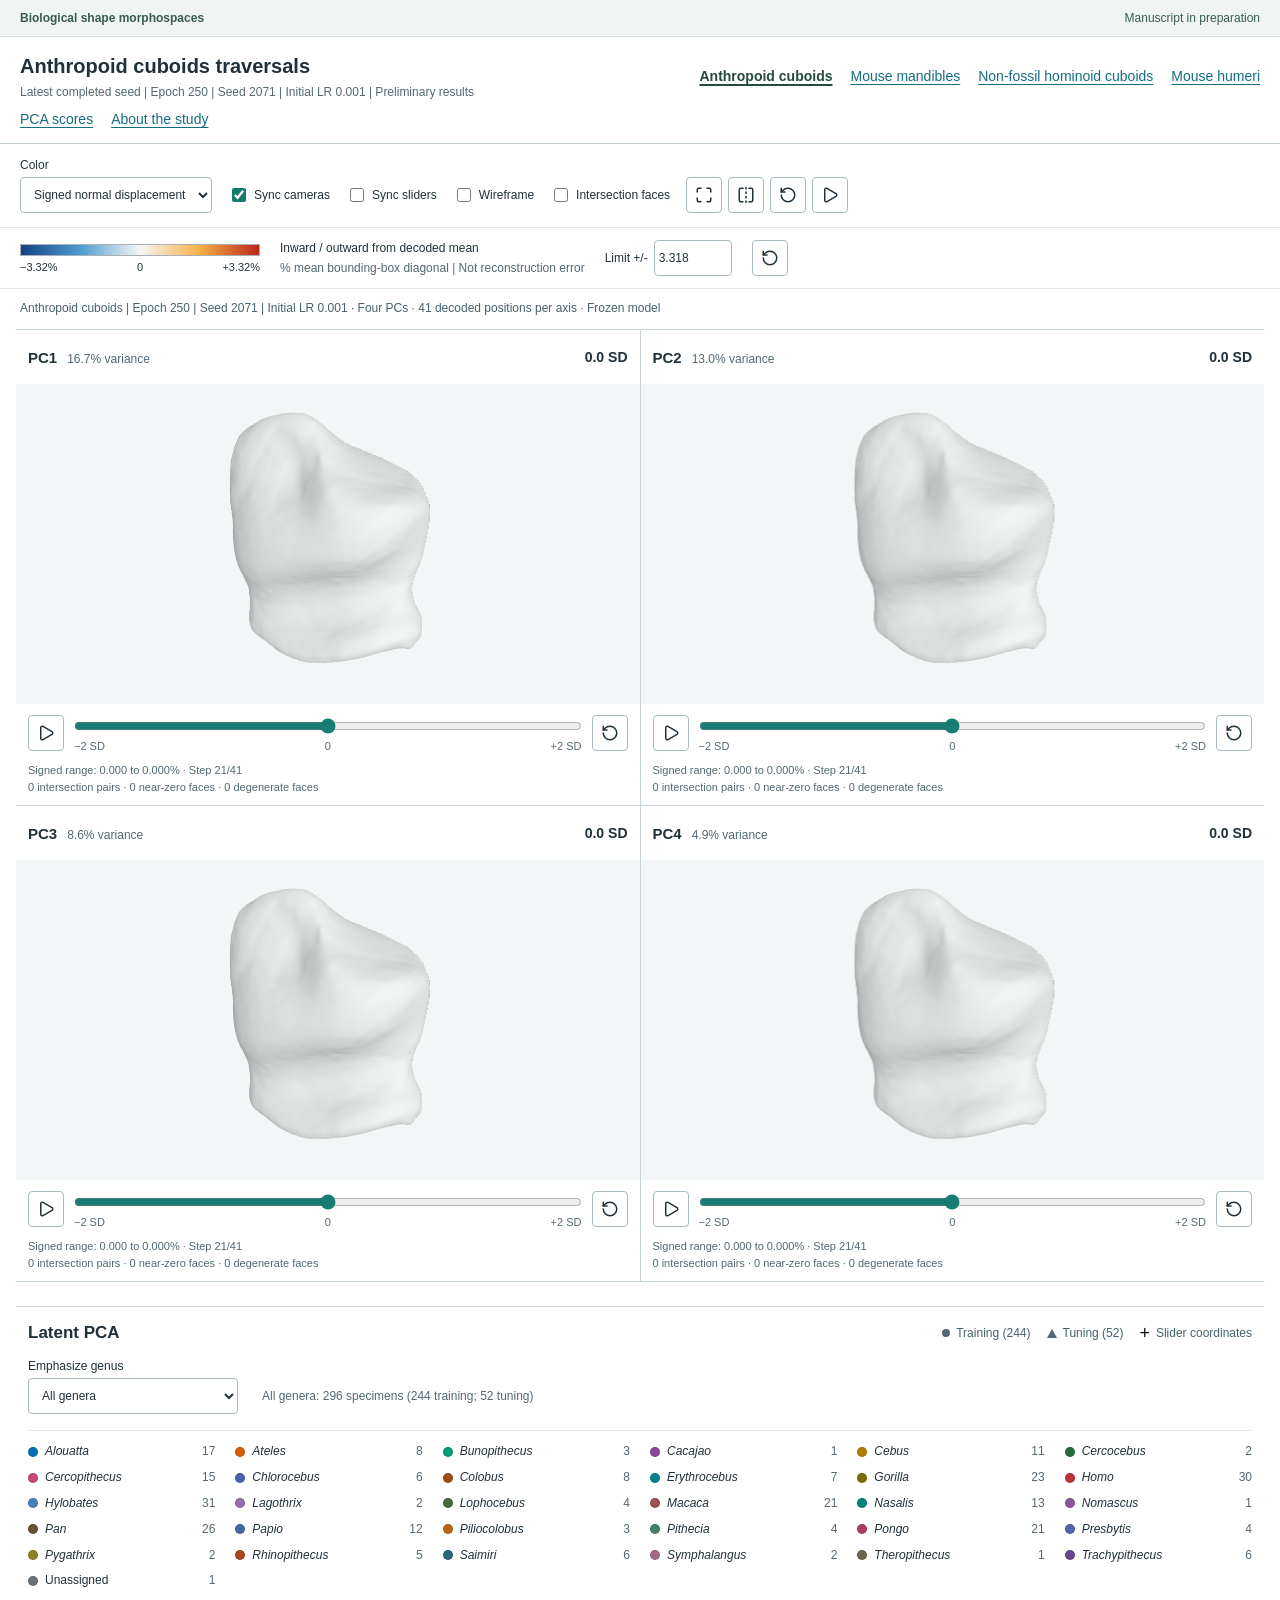
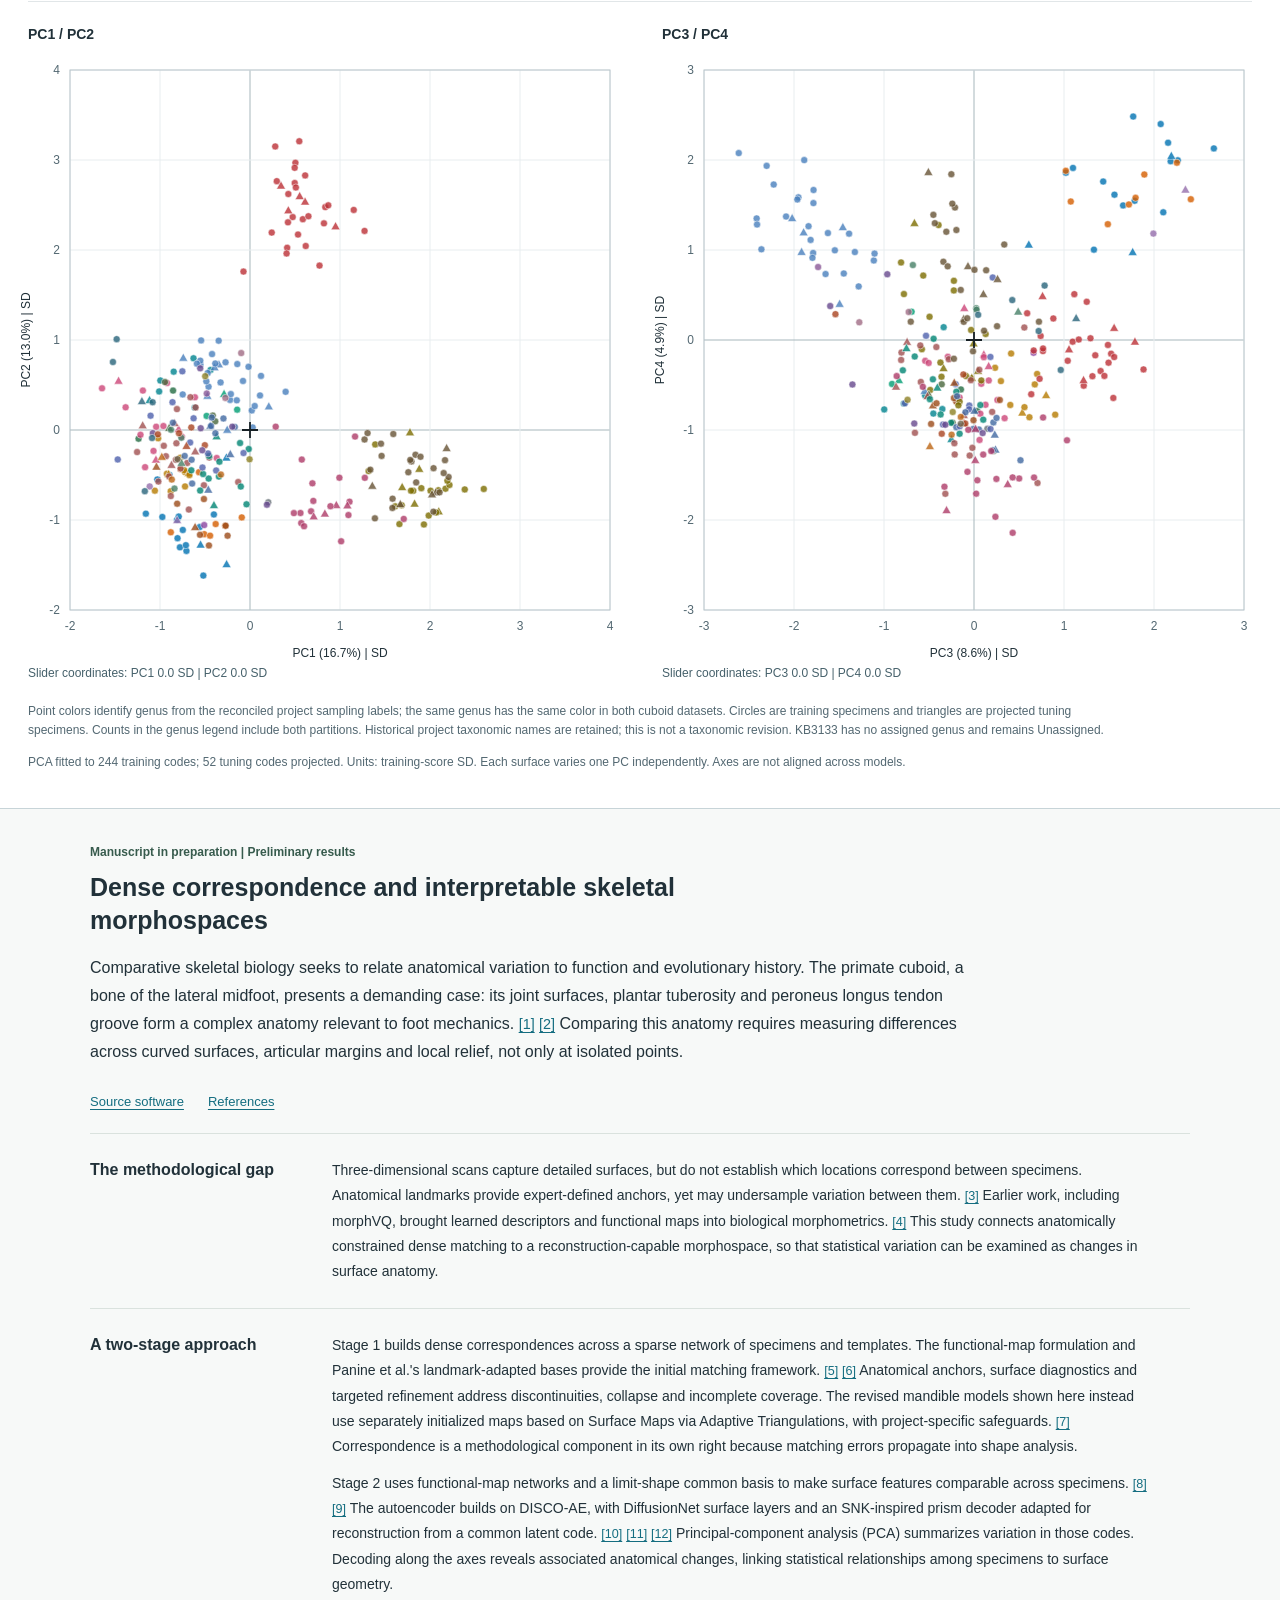
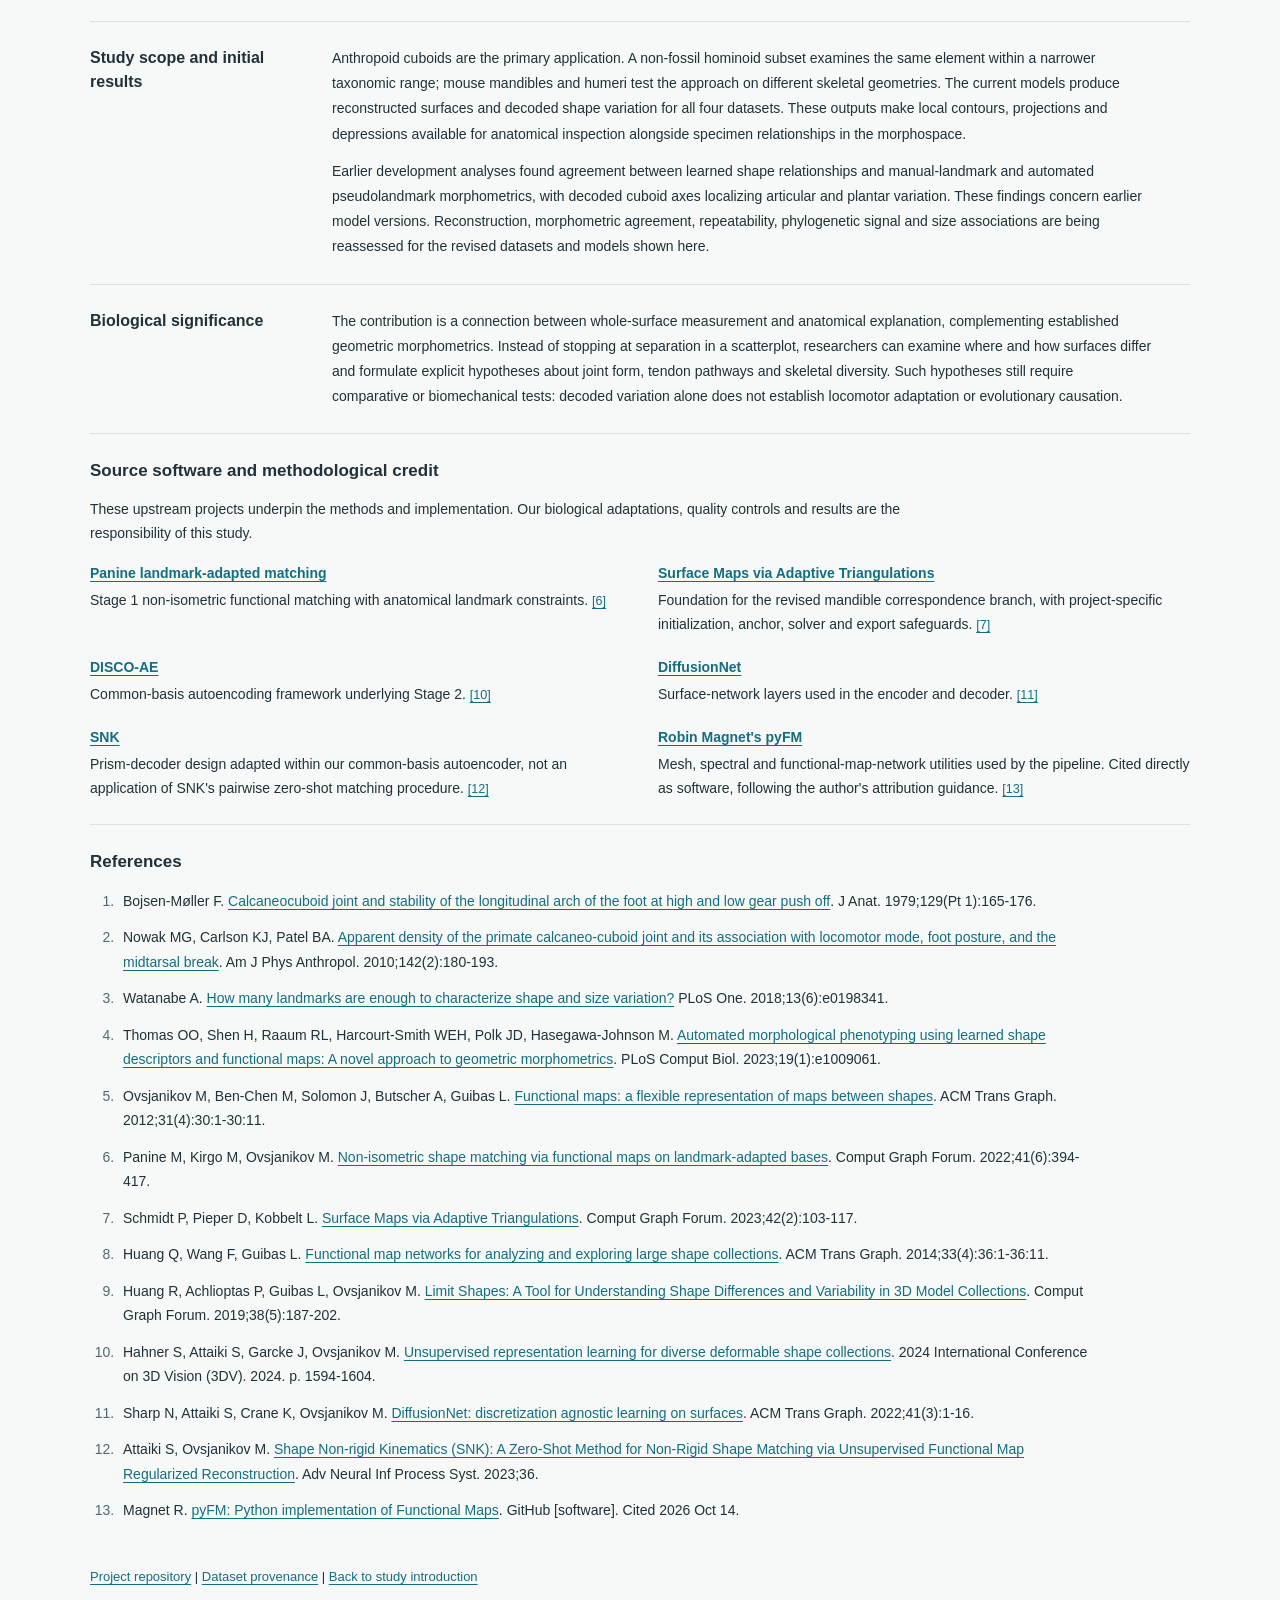
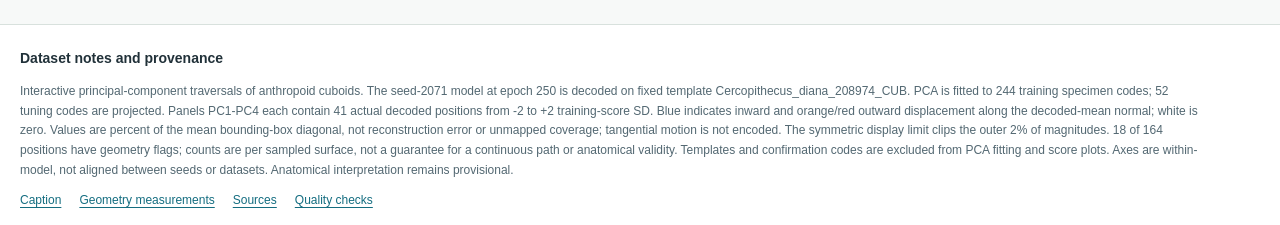
==== commit a792fccf: "Cite method foundations and add author-selected traversal preview" ====
--- a/site/cuboid/viewer/index.html
+++ b/site/cuboid/viewer/index.html
@@ -4,7 +4,7 @@
   <meta charset="utf-8">
   <meta name="viewport" content="width=device-width,initial-scale=1">
   <title>Anthropoid cuboids | Current model traversals</title>
-  <link rel="stylesheet" href="traversals.css?v=presentation-20261014">
+  <link rel="stylesheet" href="traversals.css?v=references-20261014">
   <script type="importmap">{"imports":{"three":"./vendor/three.module.min.js"}}</script>
 </head>
 <body>
@@ -47,13 +47,14 @@
 <div class="project-inner">
 <p class="publication-status">Manuscript in preparation | Preliminary results</p>
 <h2 id="project-title">Dense correspondence and interpretable skeletal morphospaces</h2>
-<p class="project-introduction">Comparative skeletal biology seeks to relate anatomical variation to function and evolutionary history. The primate cuboid, a bone of the lateral midfoot, presents a demanding case: its joint surfaces, plantar tuberosity and peroneus longus tendon groove form a complex anatomy relevant to foot mechanics. Comparing this anatomy requires measuring differences across curved surfaces, articular margins and local relief, not only at isolated points.</p>
+<p class="project-introduction">Comparative skeletal biology seeks to relate anatomical variation to function and evolutionary history. The primate cuboid, a bone of the lateral midfoot, presents a demanding case: its joint surfaces, plantar tuberosity and peroneus longus tendon groove form a complex anatomy relevant to foot mechanics. <a class="citation" href="#ref-bojsen1979" aria-label="Reference 1: Calcaneocuboid joint and stability of the longitudinal arch of the foot at high and low gear push off">[1]</a> <a class="citation" href="#ref-nowak2010" aria-label="Reference 2: Apparent density of the primate calcaneo-cuboid joint and its association with locomotor mode, foot posture, and the midtarsal break">[2]</a> Comparing this anatomy requires measuring differences across curved surfaces, articular margins and local relief, not only at isolated points.</p>
+<nav class="project-links" aria-label="Study sources"><a href="#software">Source software</a><a href="#references">References</a></nav>
 <section class="project-section"><h3>The methodological gap</h3>
-<p>Three-dimensional scans capture detailed surfaces, but do not establish which locations correspond between specimens. Anatomical landmarks provide expert-defined anchors, yet may undersample variation between them. Dense matching addresses coverage, while learned shape spaces summarize variation; biological interpretation requires connecting both to inspectable anatomy. This study addresses that connection: how to build a quantitative morphospace from anatomically constrained dense matches and reconstruct the surface changes it represents.</p>
+<p>Three-dimensional scans capture detailed surfaces, but do not establish which locations correspond between specimens. Anatomical landmarks provide expert-defined anchors, yet may undersample variation between them. <a class="citation" href="#ref-watanabe2018" aria-label="Reference 3: How many landmarks are enough to characterize shape and size variation?">[3]</a> Earlier work, including morphVQ, brought learned descriptors and functional maps into biological morphometrics. <a class="citation" href="#ref-thomas2023" aria-label="Reference 4: Automated morphological phenotyping using learned shape descriptors and functional maps: A novel approach to geometric morphometrics">[4]</a> This study connects anatomically constrained dense matching to a reconstruction-capable morphospace, so that statistical variation can be examined as changes in surface anatomy.</p>
 </section>
 <section class="project-section"><h3>A two-stage approach</h3>
-<p>Stage 1 uses landmark-adapted functional maps to estimate dense correspondences across a sparse network of specimens and templates. Anatomical anchors constrain the matches; surface diagnostics and targeted refinement address local discontinuities, collapse and incomplete coverage. This correspondence stage is part of the methodological contribution because errors in matching propagate into subsequent shape analysis.</p>
-<p>Stage 2 synchronizes the maps into a common basis and trains an autoencoder, building on DISCO-AE and DiffusionNet, to encode and reconstruct complete skeletal surfaces. Principal-component analysis (PCA) summarizes variation in the learned codes. Decoding along those axes reveals the associated anatomical changes, linking statistical relationships among specimens to surface geometry.</p>
+<p>Stage 1 builds dense correspondences across a sparse network of specimens and templates. The functional-map formulation and Panine et al.&#x27;s landmark-adapted bases provide the initial matching framework. <a class="citation" href="#ref-ovsjanikov2012" aria-label="Reference 5: Functional maps: a flexible representation of maps between shapes">[5]</a> <a class="citation" href="#ref-panine2022" aria-label="Reference 6: Non-isometric shape matching via functional maps on landmark-adapted bases">[6]</a> Anatomical anchors, surface diagnostics and targeted refinement address discontinuities, collapse and incomplete coverage. The revised mandible models shown here instead use separately initialized maps based on Surface Maps via Adaptive Triangulations, with project-specific safeguards. <a class="citation" href="#ref-schmidt2023" aria-label="Reference 7: Surface Maps via Adaptive Triangulations">[7]</a> Correspondence is a methodological component in its own right because matching errors propagate into shape analysis.</p>
+<p>Stage 2 uses functional-map networks and a limit-shape common basis to make surface features comparable across specimens. <a class="citation" href="#ref-huang2014" aria-label="Reference 8: Functional map networks for analyzing and exploring large shape collections">[8]</a> <a class="citation" href="#ref-huang2019" aria-label="Reference 9: Limit Shapes: A Tool for Understanding Shape Differences and Variability in 3D Model Collections">[9]</a> The autoencoder builds on DISCO-AE, with DiffusionNet surface layers and an SNK-inspired prism decoder adapted for reconstruction from a common latent code. <a class="citation" href="#ref-hahner2024" aria-label="Reference 10: Unsupervised representation learning for diverse deformable shape collections">[10]</a> <a class="citation" href="#ref-sharp2022" aria-label="Reference 11: DiffusionNet: discretization agnostic learning on surfaces">[11]</a> <a class="citation" href="#ref-attaiki2023" aria-label="Reference 12: Shape Non-rigid Kinematics (SNK): A Zero-Shot Method for Non-Rigid Shape Matching via Unsupervised Functional Map Regularized Reconstruction">[12]</a> Principal-component analysis (PCA) summarizes variation in those codes. Decoding along the axes reveals associated anatomical changes, linking statistical relationships among specimens to surface geometry.</p>
 </section>
 <section class="project-section"><h3>Study scope and initial results</h3>
 <p>Anthropoid cuboids are the primary application. A non-fossil hominoid subset examines the same element within a narrower taxonomic range; mouse mandibles and humeri test the approach on different skeletal geometries. The current models produce reconstructed surfaces and decoded shape variation for all four datasets. These outputs make local contours, projections and depressions available for anatomical inspection alongside specimen relationships in the morphospace.</p>
@@ -62,7 +63,35 @@
 <section class="project-section"><h3>Biological significance</h3>
 <p>The contribution is a connection between whole-surface measurement and anatomical explanation, complementing established geometric morphometrics. Instead of stopping at separation in a scatterplot, researchers can examine where and how surfaces differ and formulate explicit hypotheses about joint form, tendon pathways and skeletal diversity. Such hypotheses still require comparative or biomechanical tests: decoded variation alone does not establish locomotor adaptation or evolutionary causation.</p>
 </section>
-<p class="project-source"><a href="https://github.com/oothomas/anthropoid-cuboid-signed-traversal-viewer">Project repository</a> | <a href="../traversals/provenance.json">Dataset provenance</a></p>
+<section id="software" class="project-sources" aria-labelledby="software-title">
+<h3 id="software-title">Source software and methodological credit</h3>
+<p>These upstream projects underpin the methods and implementation. Our biological adaptations, quality controls and results are the responsibility of this study.</p>
+<ul class="software-list">
+<li><a href="https://github.com/mpanine/DirichletSteklovLandmarkMatching">Panine landmark-adapted matching</a><p>Stage 1 non-isometric functional matching with anatomical landmark constraints. <a class="citation" href="#ref-panine2022" aria-label="Reference 6: Non-isometric shape matching via functional maps on landmark-adapted bases">[6]</a></p></li>
+<li><a href="https://github.com/patr-schm/surface-maps-via-adaptive-triangulations">Surface Maps via Adaptive Triangulations</a><p>Foundation for the revised mandible correspondence branch, with project-specific initialization, anchor, solver and export safeguards. <a class="citation" href="#ref-schmidt2023" aria-label="Reference 7: Surface Maps via Adaptive Triangulations">[7]</a></p></li>
+<li><a href="https://github.com/Fraunhofer-SCAI/DISCO-AE">DISCO-AE</a><p>Common-basis autoencoding framework underlying Stage 2. <a class="citation" href="#ref-hahner2024" aria-label="Reference 10: Unsupervised representation learning for diverse deformable shape collections">[10]</a></p></li>
+<li><a href="https://github.com/nmwsharp/diffusion-net">DiffusionNet</a><p>Surface-network layers used in the encoder and decoder. <a class="citation" href="#ref-sharp2022" aria-label="Reference 11: DiffusionNet: discretization agnostic learning on surfaces">[11]</a></p></li>
+<li><a href="https://github.com/pvnieo/SNK">SNK</a><p>Prism-decoder design adapted within our common-basis autoencoder, not an application of SNK&#x27;s pairwise zero-shot matching procedure. <a class="citation" href="#ref-attaiki2023" aria-label="Reference 12: Shape Non-rigid Kinematics (SNK): A Zero-Shot Method for Non-Rigid Shape Matching via Unsupervised Functional Map Regularized Reconstruction">[12]</a></p></li>
+<li><a href="https://github.com/RobinMagnet/pyFM">Robin Magnet&#x27;s pyFM</a><p>Mesh, spectral and functional-map-network utilities used by the pipeline. Cited directly as software, following the author&#x27;s attribution guidance. <a class="citation" href="#ref-magnetpyfm" aria-label="Reference 13: pyFM: Python implementation of Functional Maps">[13]</a></p></li>
+</ul></section>
+<section id="references" class="project-sources" aria-labelledby="references-title">
+<h3 id="references-title">References</h3>
+<ol class="reference-list">
+<li id="ref-bojsen1979" tabindex="-1">Bojsen-Møller F. <a href="https://pmc.ncbi.nlm.nih.gov/articles/PMC1233091/">Calcaneocuboid joint and stability of the longitudinal arch of the foot at high and low gear push off</a>. J Anat. 1979;129(Pt 1):165-176.</li>
+<li id="ref-nowak2010" tabindex="-1">Nowak MG, Carlson KJ, Patel BA. <a href="https://doi.org/10.1002/ajpa.21210">Apparent density of the primate calcaneo-cuboid joint and its association with locomotor mode, foot posture, and the midtarsal break</a>. Am J Phys Anthropol. 2010;142(2):180-193.</li>
+<li id="ref-watanabe2018" tabindex="-1">Watanabe A. <a href="https://doi.org/10.1371/journal.pone.0198341">How many landmarks are enough to characterize shape and size variation?</a> PLoS One. 2018;13(6):e0198341.</li>
+<li id="ref-thomas2023" tabindex="-1">Thomas OO, Shen H, Raaum RL, Harcourt-Smith WEH, Polk JD, Hasegawa-Johnson M. <a href="https://doi.org/10.1371/journal.pcbi.1009061">Automated morphological phenotyping using learned shape descriptors and functional maps: A novel approach to geometric morphometrics</a>. PLoS Comput Biol. 2023;19(1):e1009061.</li>
+<li id="ref-ovsjanikov2012" tabindex="-1">Ovsjanikov M, Ben-Chen M, Solomon J, Butscher A, Guibas L. <a href="https://doi.org/10.1145/2185520.2185526">Functional maps: a flexible representation of maps between shapes</a>. ACM Trans Graph. 2012;31(4):30:1-30:11.</li>
+<li id="ref-panine2022" tabindex="-1">Panine M, Kirgo M, Ovsjanikov M. <a href="https://doi.org/10.1111/cgf.14579">Non-isometric shape matching via functional maps on landmark-adapted bases</a>. Comput Graph Forum. 2022;41(6):394-417.</li>
+<li id="ref-schmidt2023" tabindex="-1">Schmidt P, Pieper D, Kobbelt L. <a href="https://doi.org/10.1111/cgf.14747">Surface Maps via Adaptive Triangulations</a>. Comput Graph Forum. 2023;42(2):103-117.</li>
+<li id="ref-huang2014" tabindex="-1">Huang Q, Wang F, Guibas L. <a href="https://doi.org/10.1145/2601097.2601111">Functional map networks for analyzing and exploring large shape collections</a>. ACM Trans Graph. 2014;33(4):36:1-36:11.</li>
+<li id="ref-huang2019" tabindex="-1">Huang R, Achlioptas P, Guibas L, Ovsjanikov M. <a href="https://doi.org/10.1111/cgf.13799">Limit Shapes: A Tool for Understanding Shape Differences and Variability in 3D Model Collections</a>. Comput Graph Forum. 2019;38(5):187-202.</li>
+<li id="ref-hahner2024" tabindex="-1">Hahner S, Attaiki S, Garcke J, Ovsjanikov M. <a href="https://doi.org/10.1109/3DV62453.2024.00158">Unsupervised representation learning for diverse deformable shape collections</a>. 2024 International Conference on 3D Vision (3DV). 2024. p. 1594-1604.</li>
+<li id="ref-sharp2022" tabindex="-1">Sharp N, Attaiki S, Crane K, Ovsjanikov M. <a href="https://doi.org/10.1145/3507905">DiffusionNet: discretization agnostic learning on surfaces</a>. ACM Trans Graph. 2022;41(3):1-16.</li>
+<li id="ref-attaiki2023" tabindex="-1">Attaiki S, Ovsjanikov M. <a href="https://proceedings.neurips.cc/paper_files/paper/2023/hash/dd9b76f050a86a3ded6135ad3556e786-Abstract-Conference.html">Shape Non-rigid Kinematics (SNK): A Zero-Shot Method for Non-Rigid Shape Matching via Unsupervised Functional Map Regularized Reconstruction</a>. Adv Neural Inf Process Syst. 2023;36.</li>
+<li id="ref-magnetpyfm" tabindex="-1">Magnet R. <a href="https://github.com/RobinMagnet/pyFM">pyFM: Python implementation of Functional Maps</a>. GitHub [software]. Cited 2026 Oct 14.</li>
+</ol></section>
+<p class="project-source"><a href="https://github.com/oothomas/anthropoid-cuboid-signed-traversal-viewer">Project repository</a> | <a href="../traversals/provenance.json">Dataset provenance</a> | <a href="#project">Back to study introduction</a></p>
 </div></section>
 <!-- PROJECT OVERVIEW END -->
 <footer>
--- a/site/cuboid/viewer/traversals.css
+++ b/site/cuboid/viewer/traversals.css
@@ -3,6 +3,7 @@
 @media(max-width:650px){.color-scale{flex-basis:150px}.toolbar>label.check{width:auto}.scores{margin:20px 8px 0}.plots{grid-template-columns:minmax(0,1fr);gap:16px}.score-legend{gap:10px}.scores-heading{margin:0 8px 12px}.score-position{font-size:11px}.heading h2{display:flex;flex-wrap:wrap;gap:2px 6px}.variance{margin:0}}
 .project-masthead{padding:9px 20px;background:#f0f5f3;border-bottom:1px solid #d2dfd9;display:flex;justify-content:space-between;gap:6px 20px;flex-wrap:wrap;font-size:12px;line-height:1.5;color:#375b4d}
 .score-plot{height:auto;aspect-ratio:1/1;overflow:hidden}
+.project-links{font-size:13px;margin:0 0 24px;gap:12px 24px}.citation{white-space:nowrap;font-size:.9em}.project-sources{border-top:1px solid #dae2de;padding:24px 0;scroll-margin-top:20px}.project-sources h3{font-size:17px;line-height:1.5;margin:0 0 14px}.project-sources>p{font-size:14px;line-height:1.7;max-width:820px;margin:0 0 18px}.software-list{list-style:none;display:grid;grid-template-columns:repeat(2,minmax(0,1fr));gap:20px 36px;padding:0;margin:0}.software-list>li>a{font-size:14px;font-weight:600;line-height:1.5}.software-list p{font-size:14px;line-height:1.7;margin:5px 0 0}.reference-list{font-size:14px;line-height:1.75;padding-left:28px;margin:0;max-width:1000px}.reference-list li{padding:0 0 12px 5px;scroll-margin-top:20px;overflow-wrap:anywhere}.reference-list li:last-child{padding-bottom:0}.reference-list li:target{outline:1px solid #9baea6;outline-offset:5px;background:#edf3ef}.reference-list li::marker{font-variant-numeric:tabular-nums;color:#536872}@media(max-width:650px){.software-list{grid-template-columns:minmax(0,1fr);gap:18px}.reference-list{padding-left:23px}.reference-list li{padding-left:2px}.project-sources{padding:22px 0}}
 .project-masthead span:first-child{font-weight:600}header nav a[aria-current=page]{color:#244b3e;font-weight:600;text-decoration-thickness:2px}
 .project-overview{margin-top:36px;padding:36px 28px;background:#f7f9f8;border-top:1px solid #c7d4d8;border-bottom:1px solid #d8e1dd;scroll-margin-top:16px}
 .project-inner{max-width:1100px;margin:0 auto}.publication-status{font-size:12px;font-weight:600;color:#375b4d;margin:0 0 12px}.project-overview h2{font-size:25px;line-height:1.35;font-weight:600;margin:0 0 16px;max-width:760px}.project-introduction{font-size:16px;line-height:1.75;max-width:900px;margin:0 0 28px}.project-section{display:grid;grid-template-columns:210px minmax(0,1fr);gap:0 32px;padding:24px 0;border-top:1px solid #dae2de}.project-section h3{font-size:16px;line-height:1.5;margin:0;grid-row:1/span 3}.project-section p{font-size:14px;line-height:1.8;margin:0 0 12px;grid-column:2;max-width:820px}.project-section p:last-child{margin-bottom:0}.project-source{font-size:13px;line-height:1.6;margin:20px 0 0}.project-overview p{overflow-wrap:break-word}footer h2{font-size:14px;font-weight:600;color:#213139;margin:8px 0 12px}
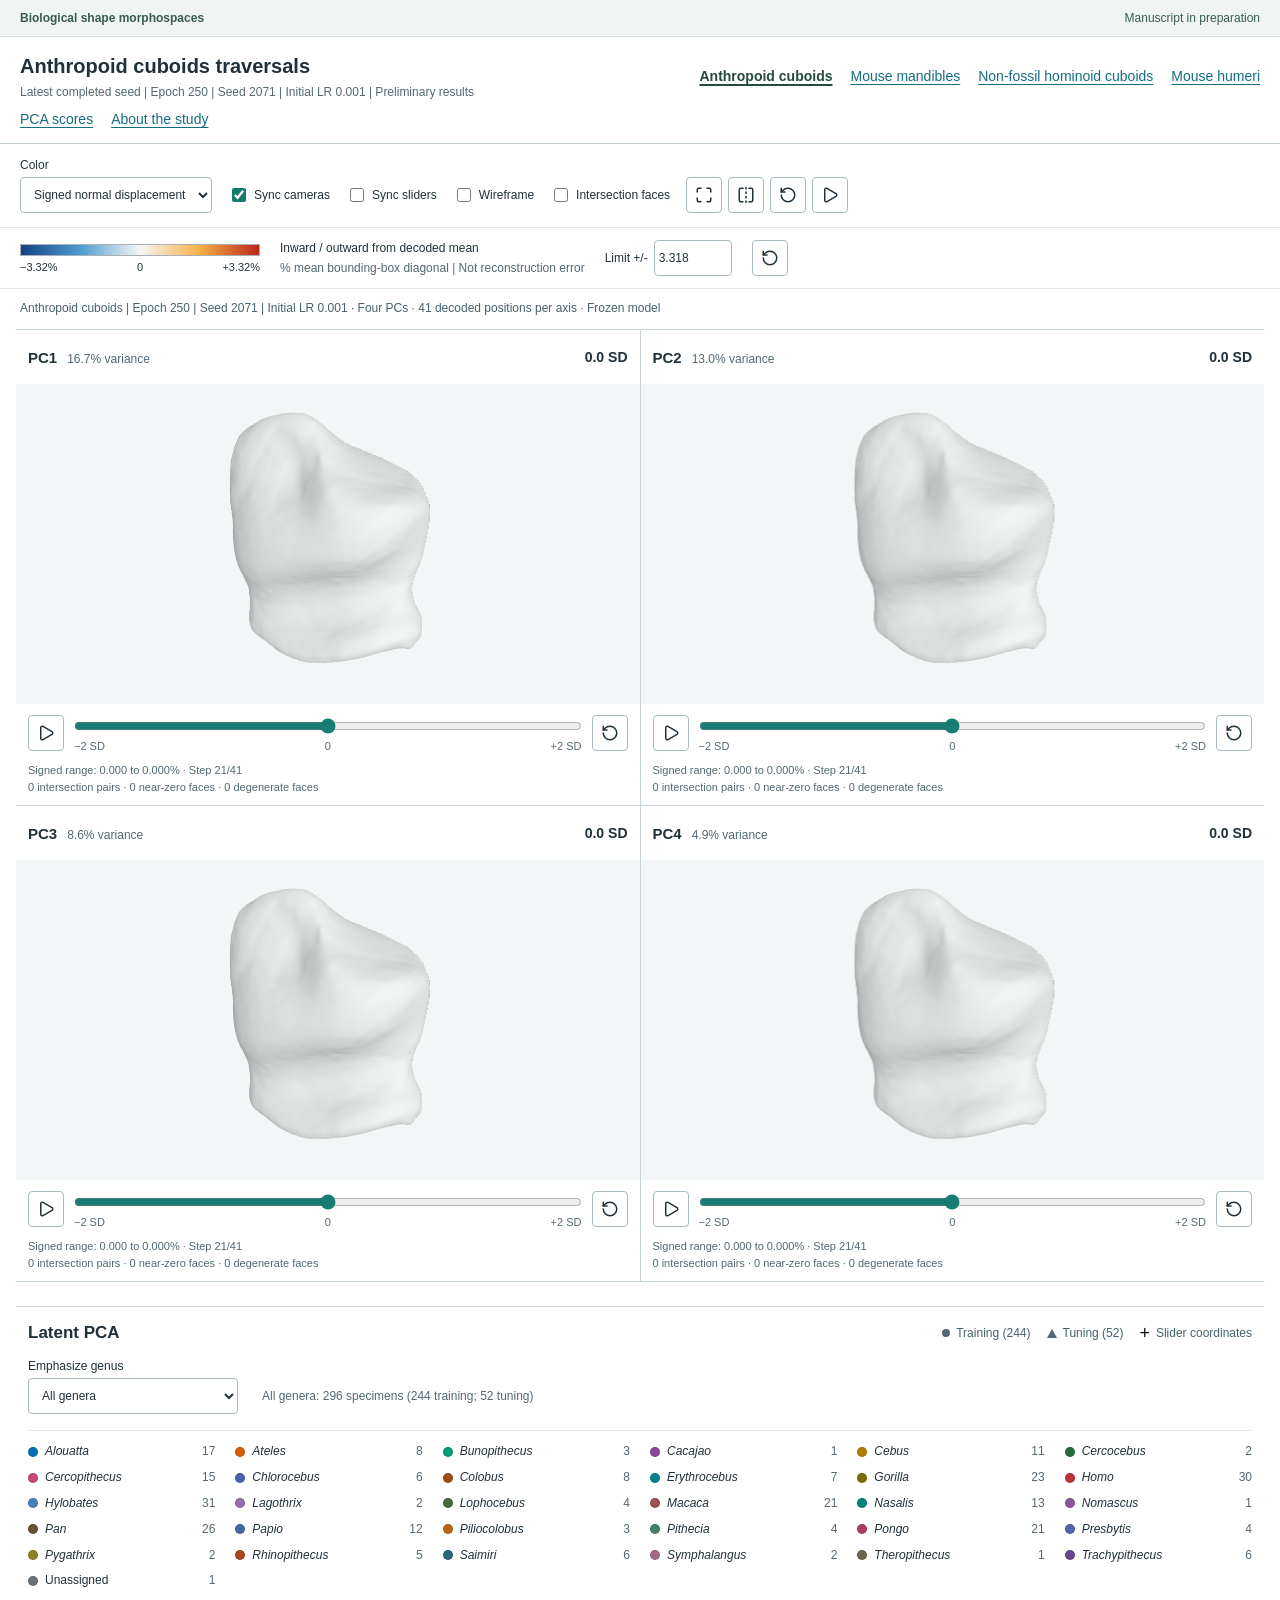
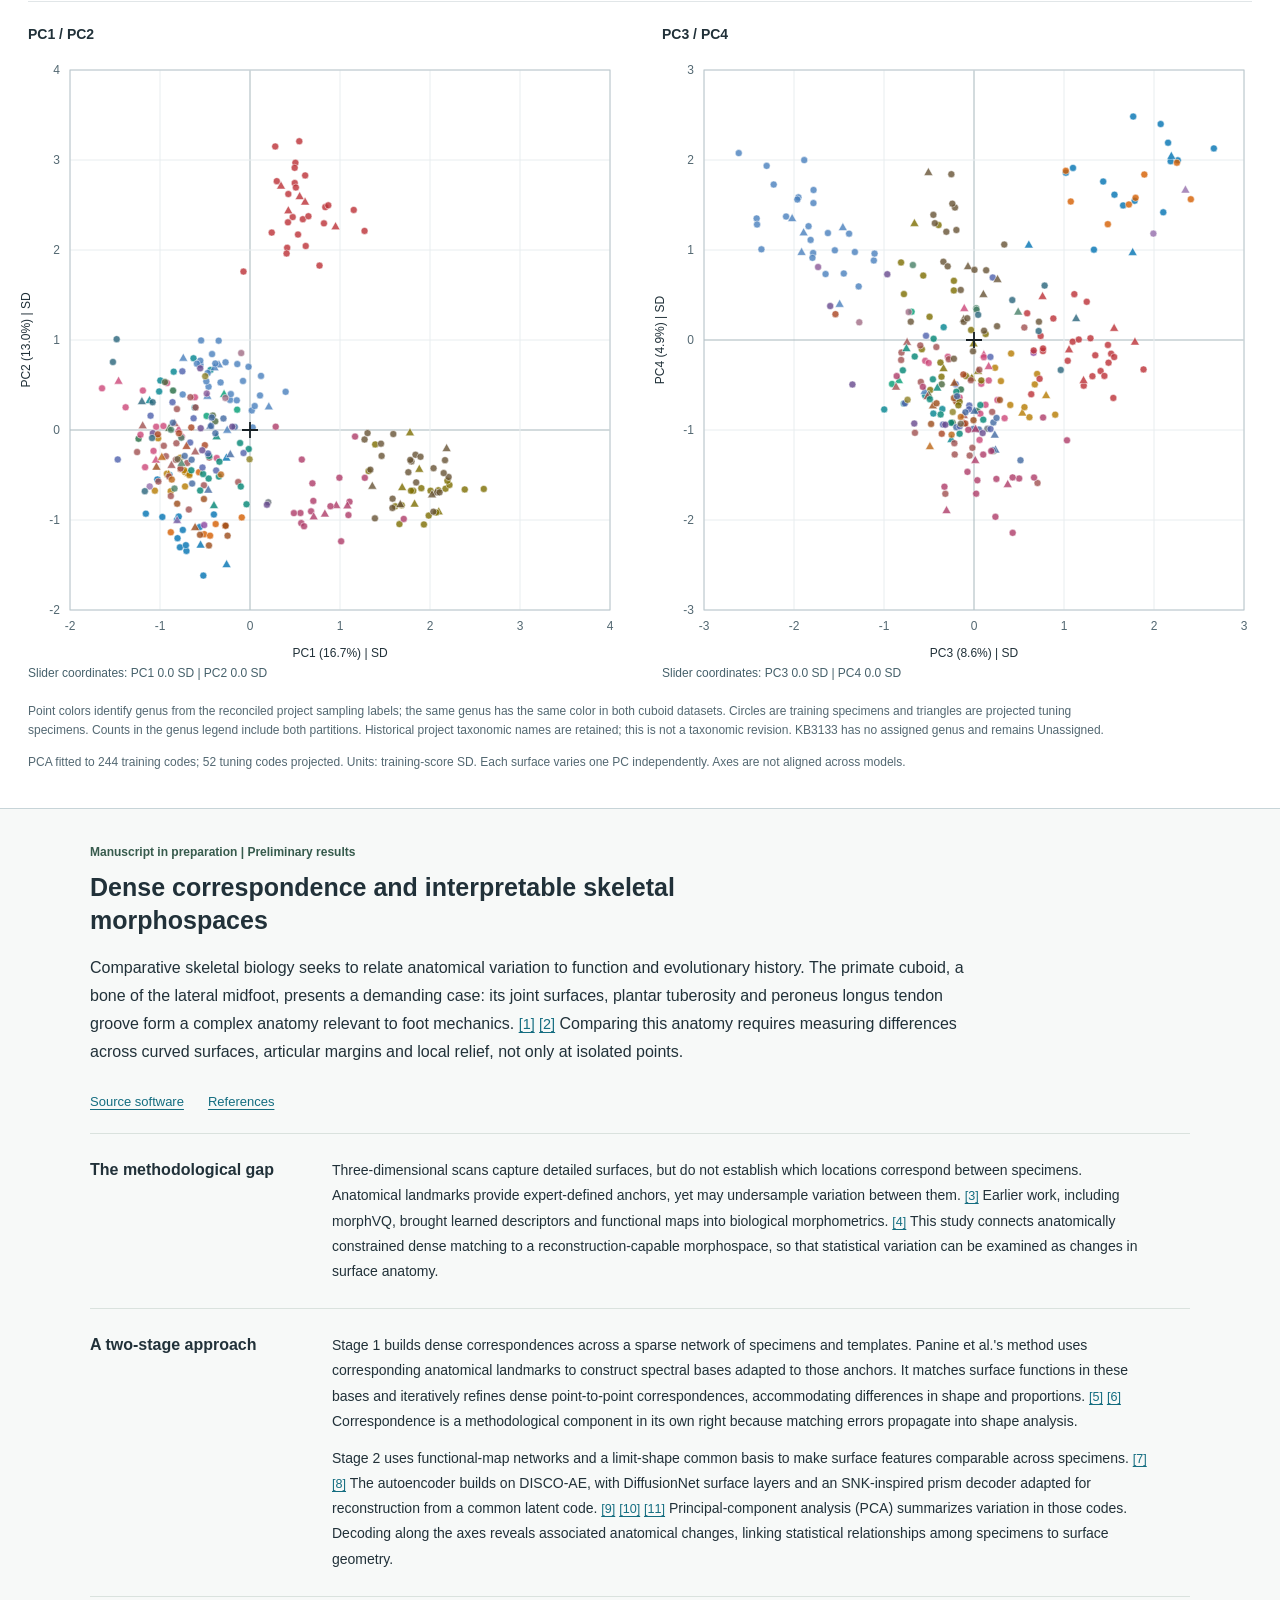
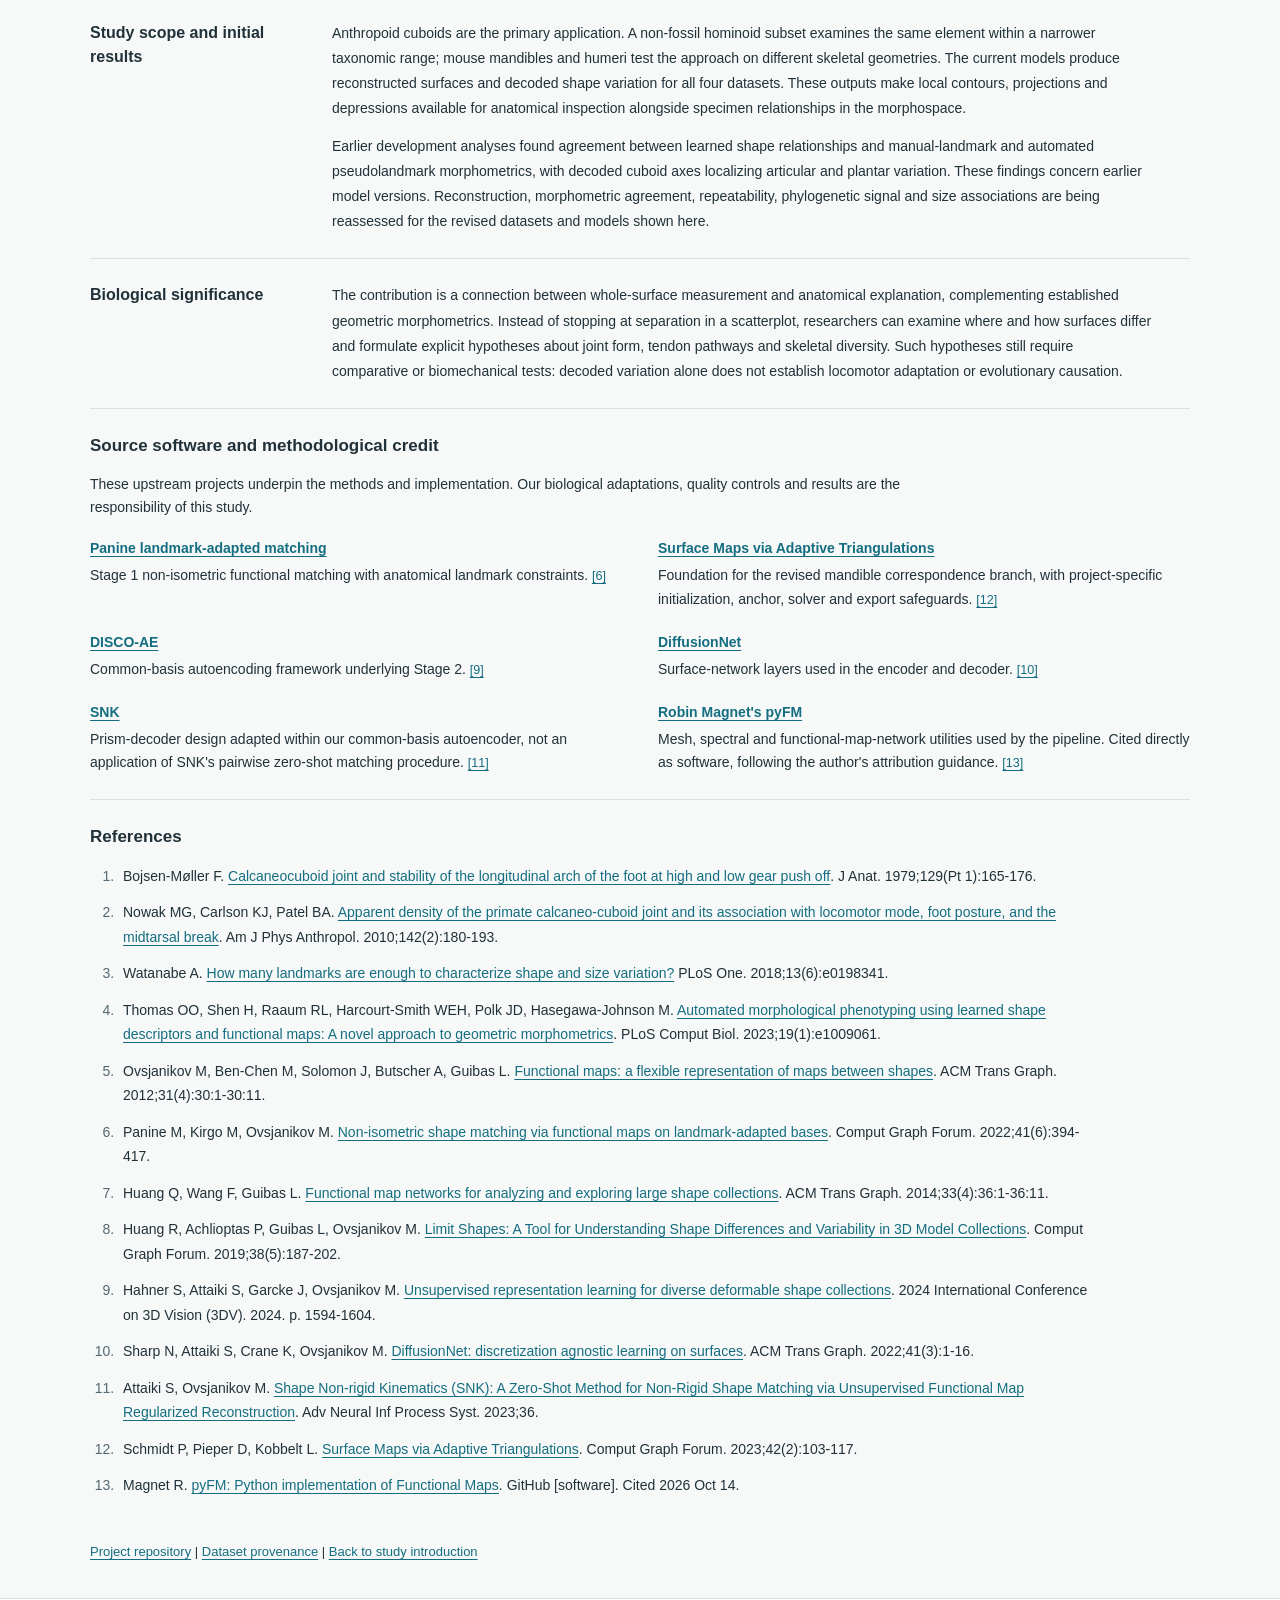
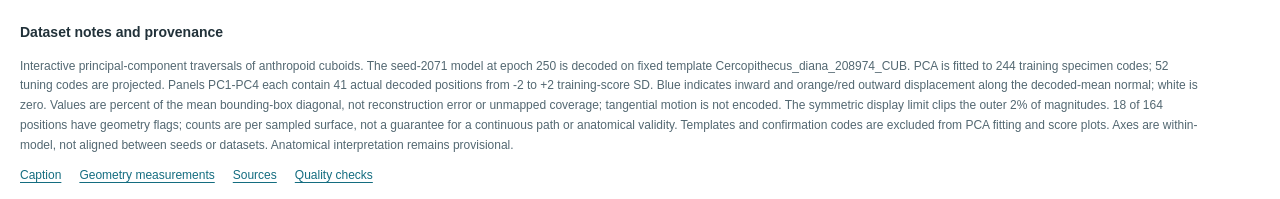
==== commit 7d691735: "Clarify landmark-guided correspondence in project introduction" ====
--- a/site/cuboid/viewer/index.html
+++ b/site/cuboid/viewer/index.html
@@ -53,8 +53,8 @@
 <p>Three-dimensional scans capture detailed surfaces, but do not establish which locations correspond between specimens. Anatomical landmarks provide expert-defined anchors, yet may undersample variation between them. <a class="citation" href="#ref-watanabe2018" aria-label="Reference 3: How many landmarks are enough to characterize shape and size variation?">[3]</a> Earlier work, including morphVQ, brought learned descriptors and functional maps into biological morphometrics. <a class="citation" href="#ref-thomas2023" aria-label="Reference 4: Automated morphological phenotyping using learned shape descriptors and functional maps: A novel approach to geometric morphometrics">[4]</a> This study connects anatomically constrained dense matching to a reconstruction-capable morphospace, so that statistical variation can be examined as changes in surface anatomy.</p>
 </section>
 <section class="project-section"><h3>A two-stage approach</h3>
-<p>Stage 1 builds dense correspondences across a sparse network of specimens and templates. The functional-map formulation and Panine et al.&#x27;s landmark-adapted bases provide the initial matching framework. <a class="citation" href="#ref-ovsjanikov2012" aria-label="Reference 5: Functional maps: a flexible representation of maps between shapes">[5]</a> <a class="citation" href="#ref-panine2022" aria-label="Reference 6: Non-isometric shape matching via functional maps on landmark-adapted bases">[6]</a> Anatomical anchors, surface diagnostics and targeted refinement address discontinuities, collapse and incomplete coverage. The revised mandible models shown here instead use separately initialized maps based on Surface Maps via Adaptive Triangulations, with project-specific safeguards. <a class="citation" href="#ref-schmidt2023" aria-label="Reference 7: Surface Maps via Adaptive Triangulations">[7]</a> Correspondence is a methodological component in its own right because matching errors propagate into shape analysis.</p>
-<p>Stage 2 uses functional-map networks and a limit-shape common basis to make surface features comparable across specimens. <a class="citation" href="#ref-huang2014" aria-label="Reference 8: Functional map networks for analyzing and exploring large shape collections">[8]</a> <a class="citation" href="#ref-huang2019" aria-label="Reference 9: Limit Shapes: A Tool for Understanding Shape Differences and Variability in 3D Model Collections">[9]</a> The autoencoder builds on DISCO-AE, with DiffusionNet surface layers and an SNK-inspired prism decoder adapted for reconstruction from a common latent code. <a class="citation" href="#ref-hahner2024" aria-label="Reference 10: Unsupervised representation learning for diverse deformable shape collections">[10]</a> <a class="citation" href="#ref-sharp2022" aria-label="Reference 11: DiffusionNet: discretization agnostic learning on surfaces">[11]</a> <a class="citation" href="#ref-attaiki2023" aria-label="Reference 12: Shape Non-rigid Kinematics (SNK): A Zero-Shot Method for Non-Rigid Shape Matching via Unsupervised Functional Map Regularized Reconstruction">[12]</a> Principal-component analysis (PCA) summarizes variation in those codes. Decoding along the axes reveals associated anatomical changes, linking statistical relationships among specimens to surface geometry.</p>
+<p>Stage 1 builds dense correspondences across a sparse network of specimens and templates. Panine et al.&#x27;s method uses corresponding anatomical landmarks to construct spectral bases adapted to those anchors. It matches surface functions in these bases and iteratively refines dense point-to-point correspondences, accommodating differences in shape and proportions. <a class="citation" href="#ref-ovsjanikov2012" aria-label="Reference 5: Functional maps: a flexible representation of maps between shapes">[5]</a> <a class="citation" href="#ref-panine2022" aria-label="Reference 6: Non-isometric shape matching via functional maps on landmark-adapted bases">[6]</a> Correspondence is a methodological component in its own right because matching errors propagate into shape analysis.</p>
+<p>Stage 2 uses functional-map networks and a limit-shape common basis to make surface features comparable across specimens. <a class="citation" href="#ref-huang2014" aria-label="Reference 7: Functional map networks for analyzing and exploring large shape collections">[7]</a> <a class="citation" href="#ref-huang2019" aria-label="Reference 8: Limit Shapes: A Tool for Understanding Shape Differences and Variability in 3D Model Collections">[8]</a> The autoencoder builds on DISCO-AE, with DiffusionNet surface layers and an SNK-inspired prism decoder adapted for reconstruction from a common latent code. <a class="citation" href="#ref-hahner2024" aria-label="Reference 9: Unsupervised representation learning for diverse deformable shape collections">[9]</a> <a class="citation" href="#ref-sharp2022" aria-label="Reference 10: DiffusionNet: discretization agnostic learning on surfaces">[10]</a> <a class="citation" href="#ref-attaiki2023" aria-label="Reference 11: Shape Non-rigid Kinematics (SNK): A Zero-Shot Method for Non-Rigid Shape Matching via Unsupervised Functional Map Regularized Reconstruction">[11]</a> Principal-component analysis (PCA) summarizes variation in those codes. Decoding along the axes reveals associated anatomical changes, linking statistical relationships among specimens to surface geometry.</p>
 </section>
 <section class="project-section"><h3>Study scope and initial results</h3>
 <p>Anthropoid cuboids are the primary application. A non-fossil hominoid subset examines the same element within a narrower taxonomic range; mouse mandibles and humeri test the approach on different skeletal geometries. The current models produce reconstructed surfaces and decoded shape variation for all four datasets. These outputs make local contours, projections and depressions available for anatomical inspection alongside specimen relationships in the morphospace.</p>
@@ -68,10 +68,10 @@
 <p>These upstream projects underpin the methods and implementation. Our biological adaptations, quality controls and results are the responsibility of this study.</p>
 <ul class="software-list">
 <li><a href="https://github.com/mpanine/DirichletSteklovLandmarkMatching">Panine landmark-adapted matching</a><p>Stage 1 non-isometric functional matching with anatomical landmark constraints. <a class="citation" href="#ref-panine2022" aria-label="Reference 6: Non-isometric shape matching via functional maps on landmark-adapted bases">[6]</a></p></li>
-<li><a href="https://github.com/patr-schm/surface-maps-via-adaptive-triangulations">Surface Maps via Adaptive Triangulations</a><p>Foundation for the revised mandible correspondence branch, with project-specific initialization, anchor, solver and export safeguards. <a class="citation" href="#ref-schmidt2023" aria-label="Reference 7: Surface Maps via Adaptive Triangulations">[7]</a></p></li>
-<li><a href="https://github.com/Fraunhofer-SCAI/DISCO-AE">DISCO-AE</a><p>Common-basis autoencoding framework underlying Stage 2. <a class="citation" href="#ref-hahner2024" aria-label="Reference 10: Unsupervised representation learning for diverse deformable shape collections">[10]</a></p></li>
-<li><a href="https://github.com/nmwsharp/diffusion-net">DiffusionNet</a><p>Surface-network layers used in the encoder and decoder. <a class="citation" href="#ref-sharp2022" aria-label="Reference 11: DiffusionNet: discretization agnostic learning on surfaces">[11]</a></p></li>
-<li><a href="https://github.com/pvnieo/SNK">SNK</a><p>Prism-decoder design adapted within our common-basis autoencoder, not an application of SNK&#x27;s pairwise zero-shot matching procedure. <a class="citation" href="#ref-attaiki2023" aria-label="Reference 12: Shape Non-rigid Kinematics (SNK): A Zero-Shot Method for Non-Rigid Shape Matching via Unsupervised Functional Map Regularized Reconstruction">[12]</a></p></li>
+<li><a href="https://github.com/patr-schm/surface-maps-via-adaptive-triangulations">Surface Maps via Adaptive Triangulations</a><p>Foundation for the revised mandible correspondence branch, with project-specific initialization, anchor, solver and export safeguards. <a class="citation" href="#ref-schmidt2023" aria-label="Reference 12: Surface Maps via Adaptive Triangulations">[12]</a></p></li>
+<li><a href="https://github.com/Fraunhofer-SCAI/DISCO-AE">DISCO-AE</a><p>Common-basis autoencoding framework underlying Stage 2. <a class="citation" href="#ref-hahner2024" aria-label="Reference 9: Unsupervised representation learning for diverse deformable shape collections">[9]</a></p></li>
+<li><a href="https://github.com/nmwsharp/diffusion-net">DiffusionNet</a><p>Surface-network layers used in the encoder and decoder. <a class="citation" href="#ref-sharp2022" aria-label="Reference 10: DiffusionNet: discretization agnostic learning on surfaces">[10]</a></p></li>
+<li><a href="https://github.com/pvnieo/SNK">SNK</a><p>Prism-decoder design adapted within our common-basis autoencoder, not an application of SNK&#x27;s pairwise zero-shot matching procedure. <a class="citation" href="#ref-attaiki2023" aria-label="Reference 11: Shape Non-rigid Kinematics (SNK): A Zero-Shot Method for Non-Rigid Shape Matching via Unsupervised Functional Map Regularized Reconstruction">[11]</a></p></li>
 <li><a href="https://github.com/RobinMagnet/pyFM">Robin Magnet&#x27;s pyFM</a><p>Mesh, spectral and functional-map-network utilities used by the pipeline. Cited directly as software, following the author&#x27;s attribution guidance. <a class="citation" href="#ref-magnetpyfm" aria-label="Reference 13: pyFM: Python implementation of Functional Maps">[13]</a></p></li>
 </ul></section>
 <section id="references" class="project-sources" aria-labelledby="references-title">
@@ -83,12 +83,12 @@
 <li id="ref-thomas2023" tabindex="-1">Thomas OO, Shen H, Raaum RL, Harcourt-Smith WEH, Polk JD, Hasegawa-Johnson M. <a href="https://doi.org/10.1371/journal.pcbi.1009061">Automated morphological phenotyping using learned shape descriptors and functional maps: A novel approach to geometric morphometrics</a>. PLoS Comput Biol. 2023;19(1):e1009061.</li>
 <li id="ref-ovsjanikov2012" tabindex="-1">Ovsjanikov M, Ben-Chen M, Solomon J, Butscher A, Guibas L. <a href="https://doi.org/10.1145/2185520.2185526">Functional maps: a flexible representation of maps between shapes</a>. ACM Trans Graph. 2012;31(4):30:1-30:11.</li>
 <li id="ref-panine2022" tabindex="-1">Panine M, Kirgo M, Ovsjanikov M. <a href="https://doi.org/10.1111/cgf.14579">Non-isometric shape matching via functional maps on landmark-adapted bases</a>. Comput Graph Forum. 2022;41(6):394-417.</li>
-<li id="ref-schmidt2023" tabindex="-1">Schmidt P, Pieper D, Kobbelt L. <a href="https://doi.org/10.1111/cgf.14747">Surface Maps via Adaptive Triangulations</a>. Comput Graph Forum. 2023;42(2):103-117.</li>
 <li id="ref-huang2014" tabindex="-1">Huang Q, Wang F, Guibas L. <a href="https://doi.org/10.1145/2601097.2601111">Functional map networks for analyzing and exploring large shape collections</a>. ACM Trans Graph. 2014;33(4):36:1-36:11.</li>
 <li id="ref-huang2019" tabindex="-1">Huang R, Achlioptas P, Guibas L, Ovsjanikov M. <a href="https://doi.org/10.1111/cgf.13799">Limit Shapes: A Tool for Understanding Shape Differences and Variability in 3D Model Collections</a>. Comput Graph Forum. 2019;38(5):187-202.</li>
 <li id="ref-hahner2024" tabindex="-1">Hahner S, Attaiki S, Garcke J, Ovsjanikov M. <a href="https://doi.org/10.1109/3DV62453.2024.00158">Unsupervised representation learning for diverse deformable shape collections</a>. 2024 International Conference on 3D Vision (3DV). 2024. p. 1594-1604.</li>
 <li id="ref-sharp2022" tabindex="-1">Sharp N, Attaiki S, Crane K, Ovsjanikov M. <a href="https://doi.org/10.1145/3507905">DiffusionNet: discretization agnostic learning on surfaces</a>. ACM Trans Graph. 2022;41(3):1-16.</li>
 <li id="ref-attaiki2023" tabindex="-1">Attaiki S, Ovsjanikov M. <a href="https://proceedings.neurips.cc/paper_files/paper/2023/hash/dd9b76f050a86a3ded6135ad3556e786-Abstract-Conference.html">Shape Non-rigid Kinematics (SNK): A Zero-Shot Method for Non-Rigid Shape Matching via Unsupervised Functional Map Regularized Reconstruction</a>. Adv Neural Inf Process Syst. 2023;36.</li>
+<li id="ref-schmidt2023" tabindex="-1">Schmidt P, Pieper D, Kobbelt L. <a href="https://doi.org/10.1111/cgf.14747">Surface Maps via Adaptive Triangulations</a>. Comput Graph Forum. 2023;42(2):103-117.</li>
 <li id="ref-magnetpyfm" tabindex="-1">Magnet R. <a href="https://github.com/RobinMagnet/pyFM">pyFM: Python implementation of Functional Maps</a>. GitHub [software]. Cited 2026 Oct 14.</li>
 </ol></section>
 <p class="project-source"><a href="https://github.com/oothomas/anthropoid-cuboid-signed-traversal-viewer">Project repository</a> | <a href="../traversals/provenance.json">Dataset provenance</a> | <a href="#project">Back to study introduction</a></p>
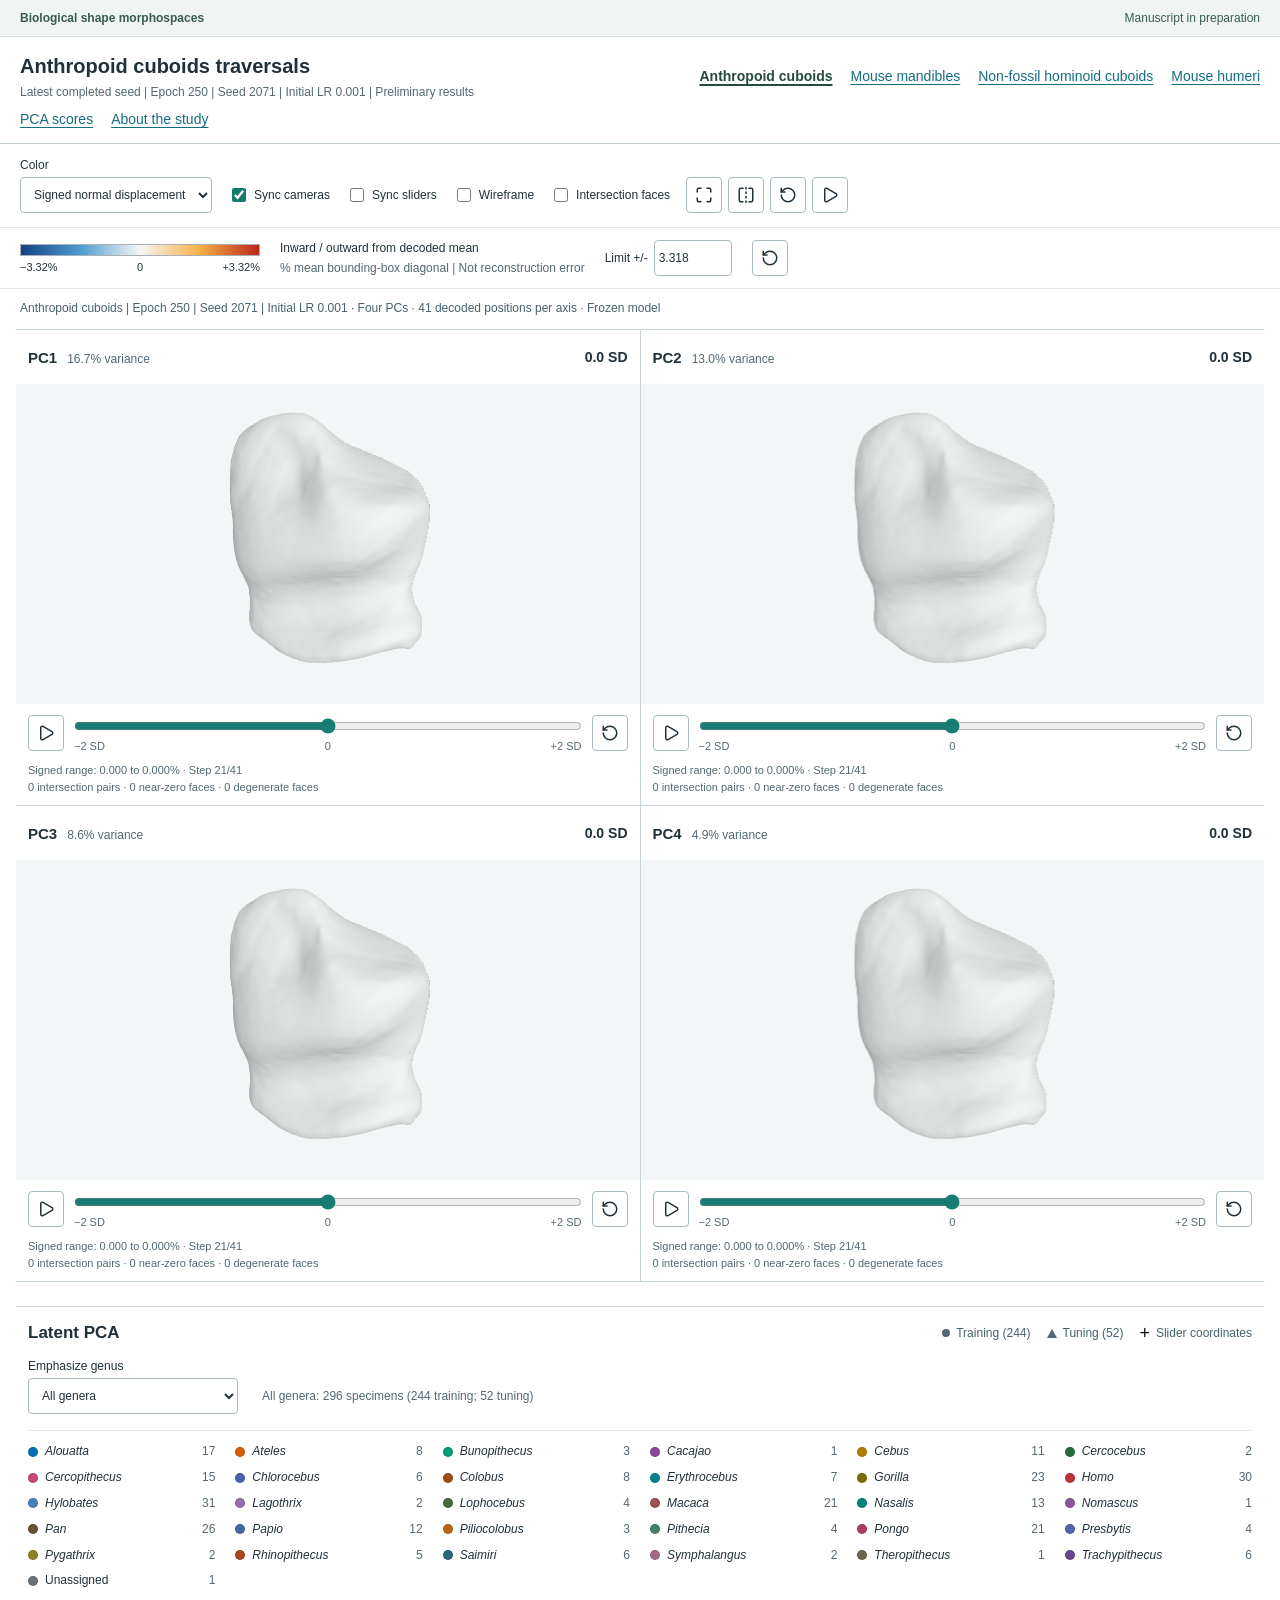
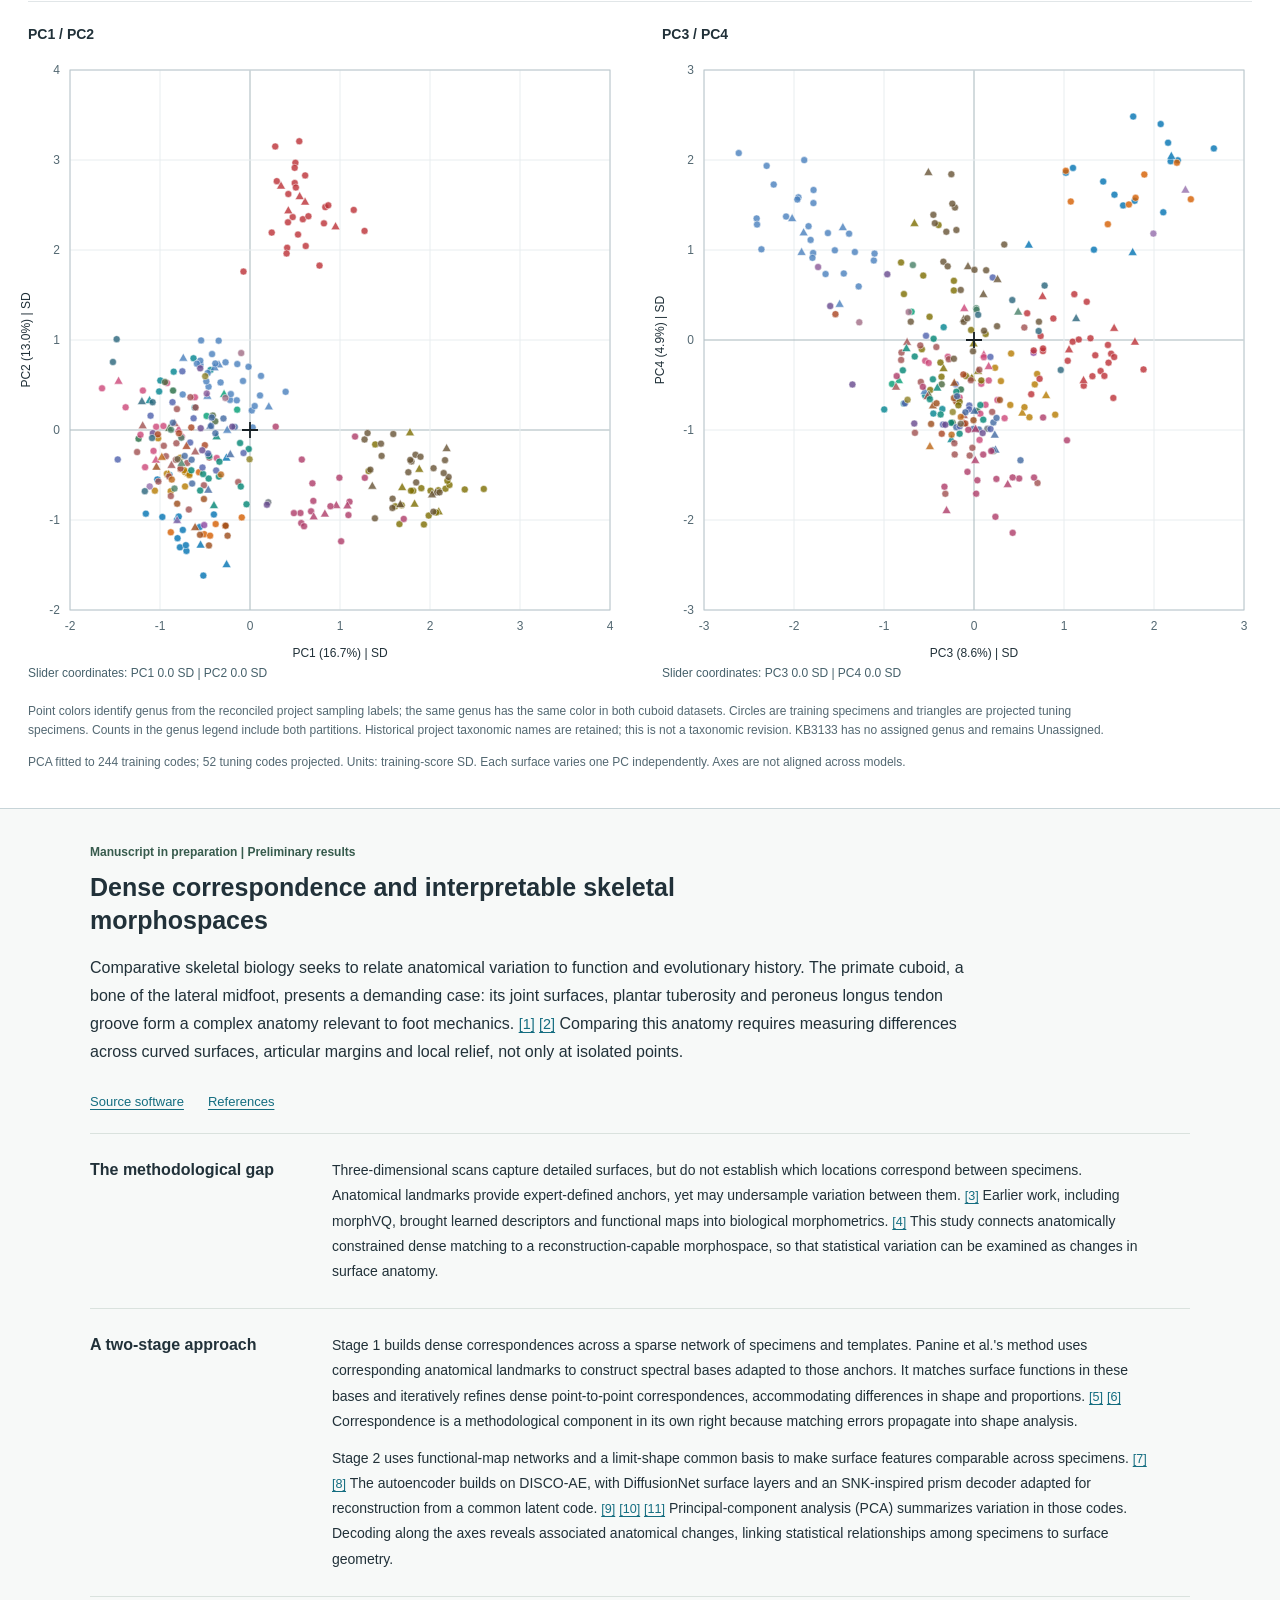
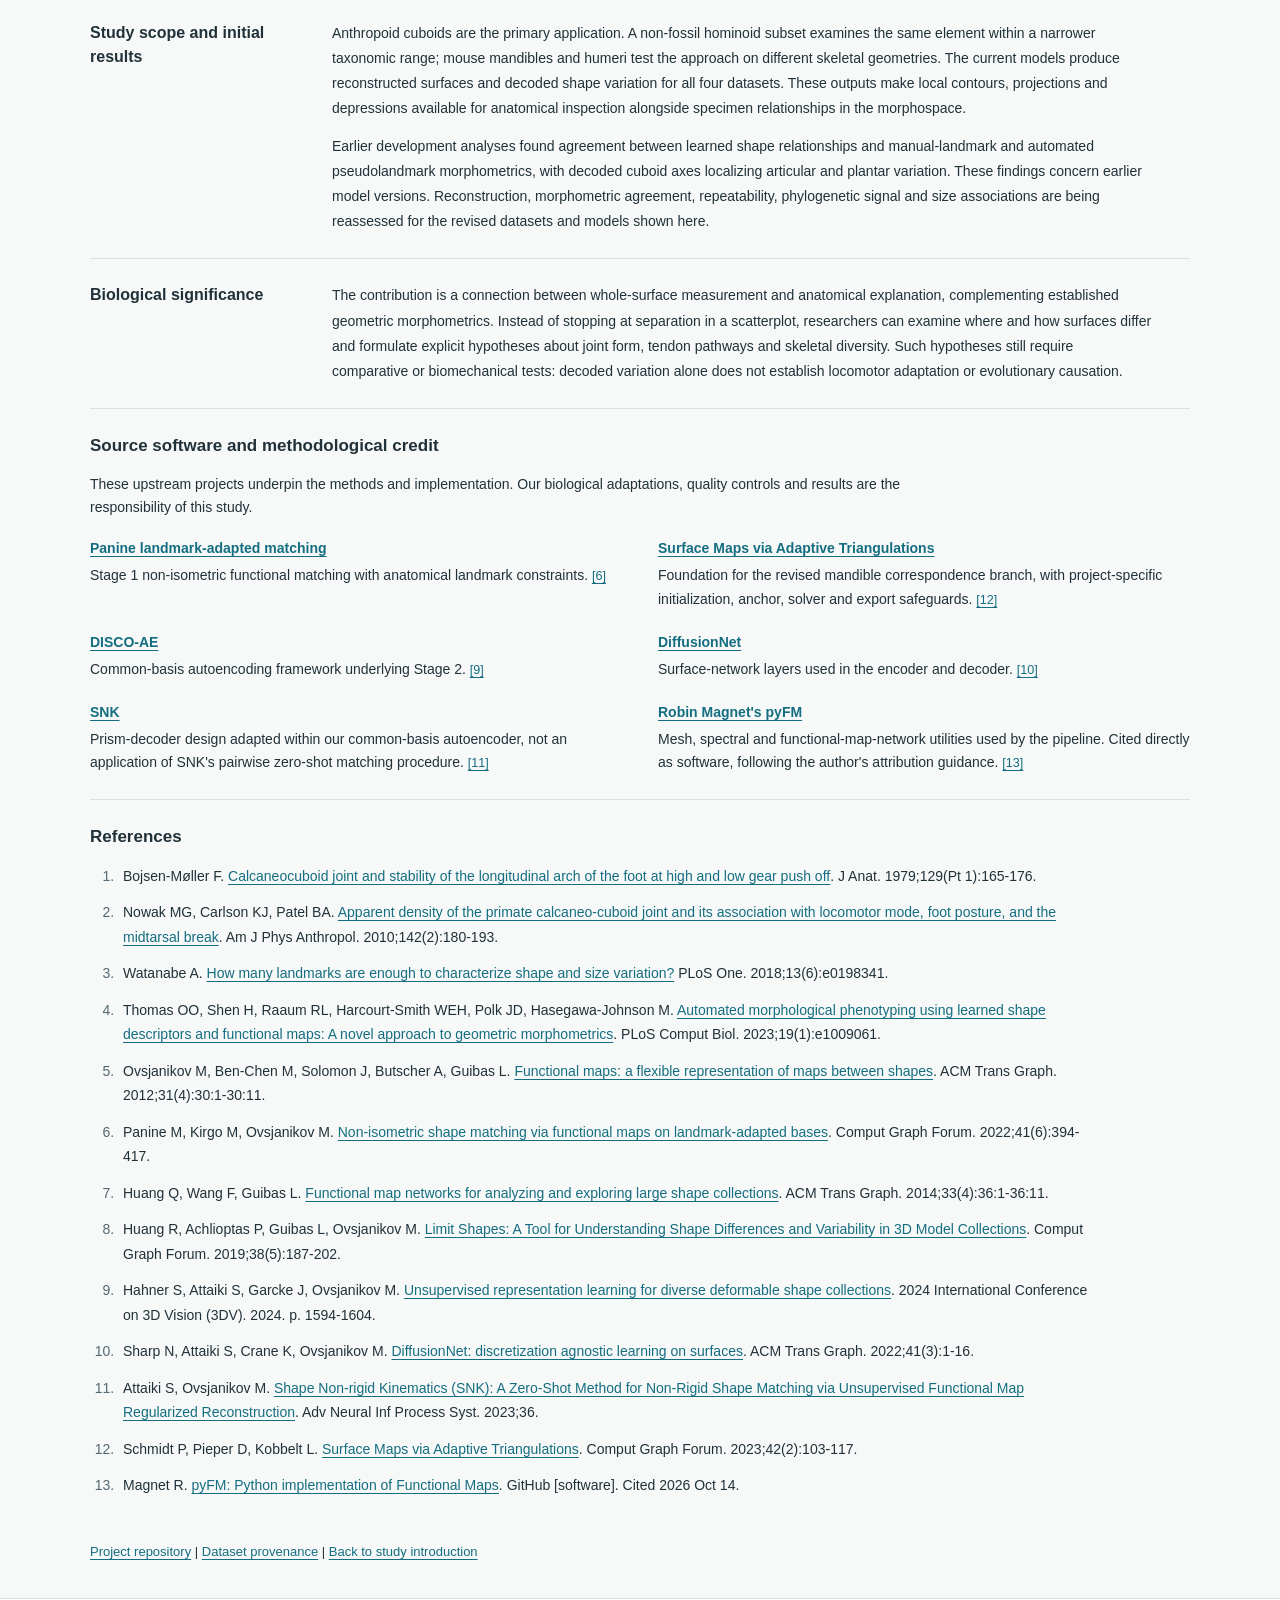
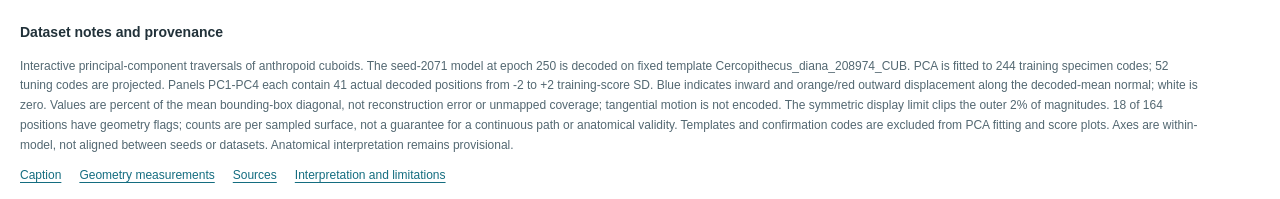
==== commit 700b7e79: "Focus public repository on current results and viewer source" ====
--- a/site/cuboid/viewer/index.html
+++ b/site/cuboid/viewer/index.html
@@ -98,7 +98,7 @@
     <h2>Dataset notes and provenance</h2>
     <p>Interactive principal-component traversals of anthropoid cuboids. The seed-2071 model at epoch 250 is decoded on fixed template Cercopithecus_diana_208974_CUB. PCA is fitted to 244 training specimen codes; 52 tuning codes are projected. Panels PC1-PC4 each contain 41 actual decoded positions from -2 to +2 training-score SD. Blue indicates inward and orange/red outward displacement along the decoded-mean normal; white is zero. Values are percent of the mean bounding-box diagonal, not reconstruction error or unmapped coverage; tangential motion is not encoded. The symmetric display limit clips the outer 2% of magnitudes. 18 of 164 positions have geometry flags; counts are per sampled surface, not a guarantee for a continuous path or anatomical validity. Templates and confirmation codes are excluded from PCA fitting and score plots. Axes are within-model, not aligned between seeds or datasets. Anatomical interpretation remains provisional.
 </p>
-    <nav aria-label="Evidence"><a href="../traversals/caption.txt">Caption</a><a href="../traversals/geometry.csv">Geometry measurements</a><a href="../traversals/provenance.json">Sources</a><a href="../traversals/QA.txt">Quality checks</a></nav>
+    <nav aria-label="Evidence"><a href="../traversals/caption.txt">Caption</a><a href="../traversals/geometry.csv">Geometry measurements</a><a href="../traversals/provenance.json">Sources</a><a href="../traversals/limitations.txt">Interpretation and limitations</a></nav>
   </footer>
   <script src="vendor/lucide.min.js"></script>
   <script type="module" src="traversals.js?v=presentation-20261014"></script>
